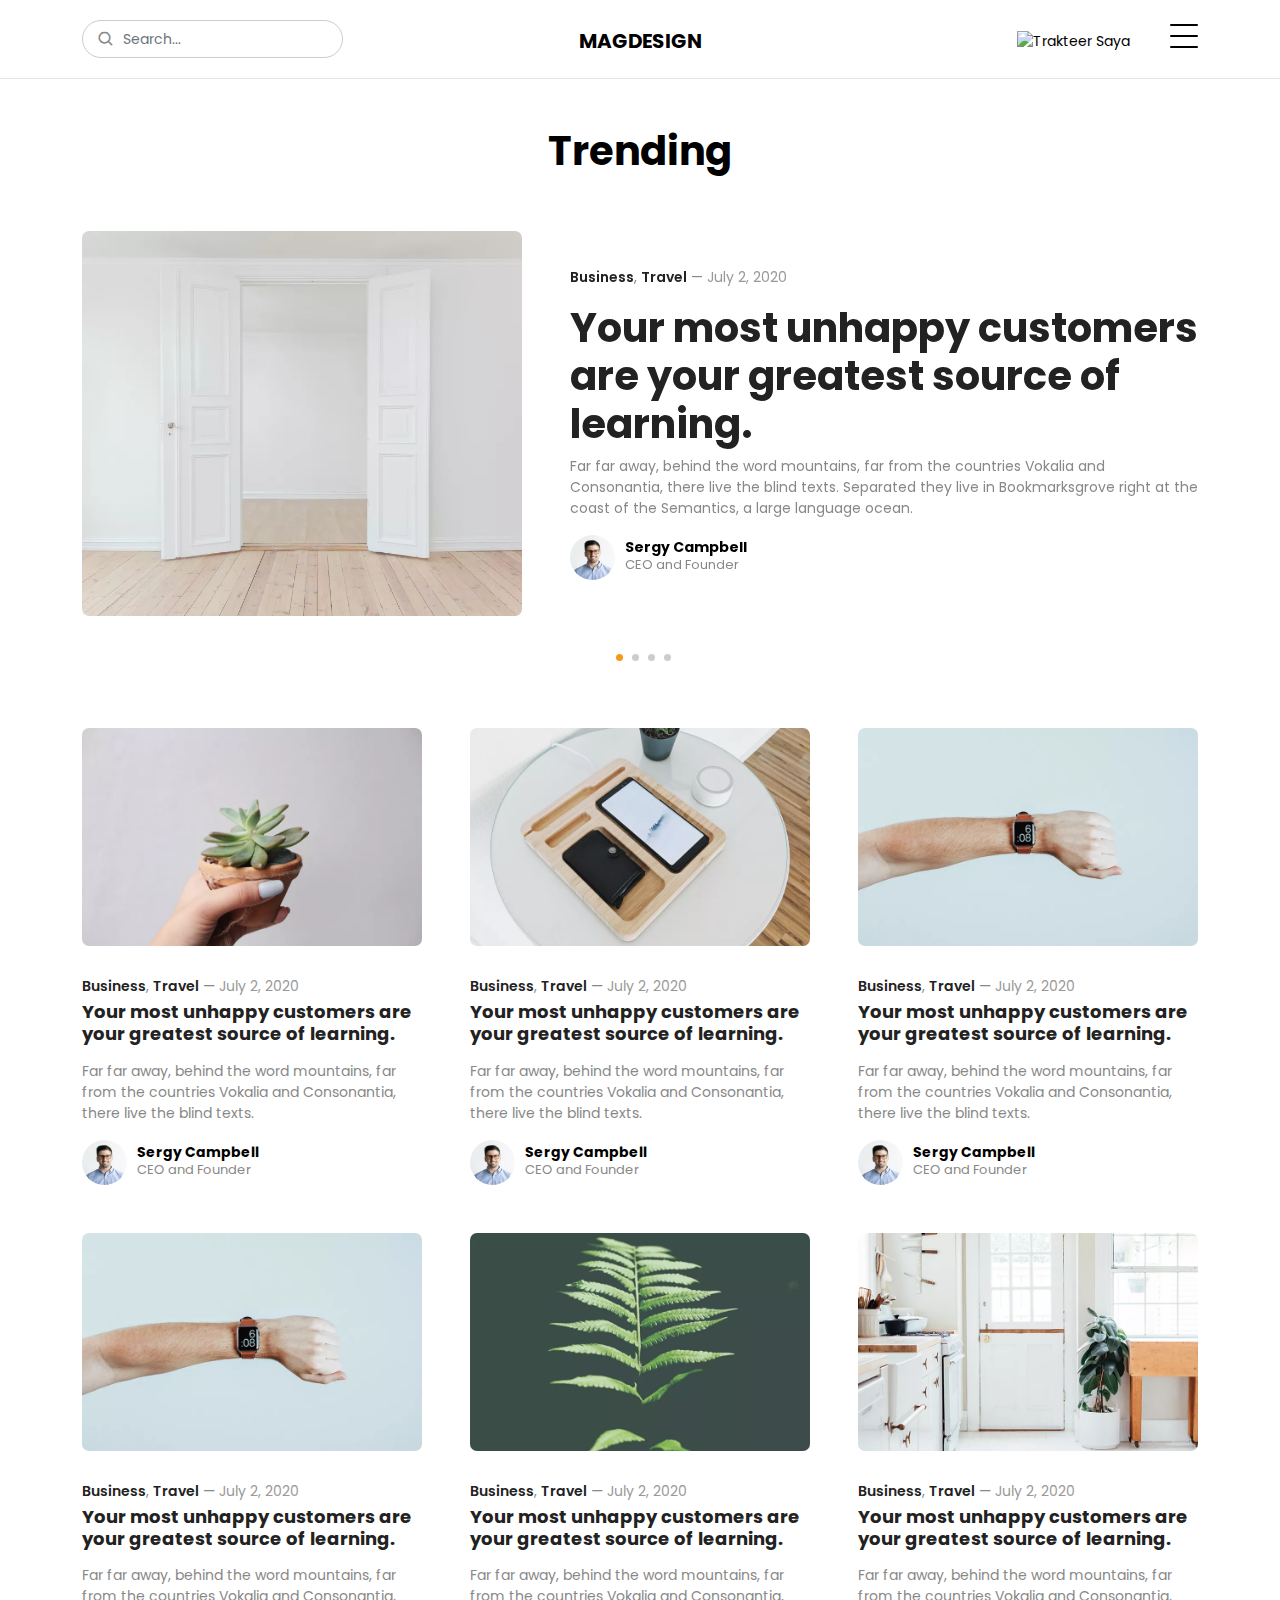
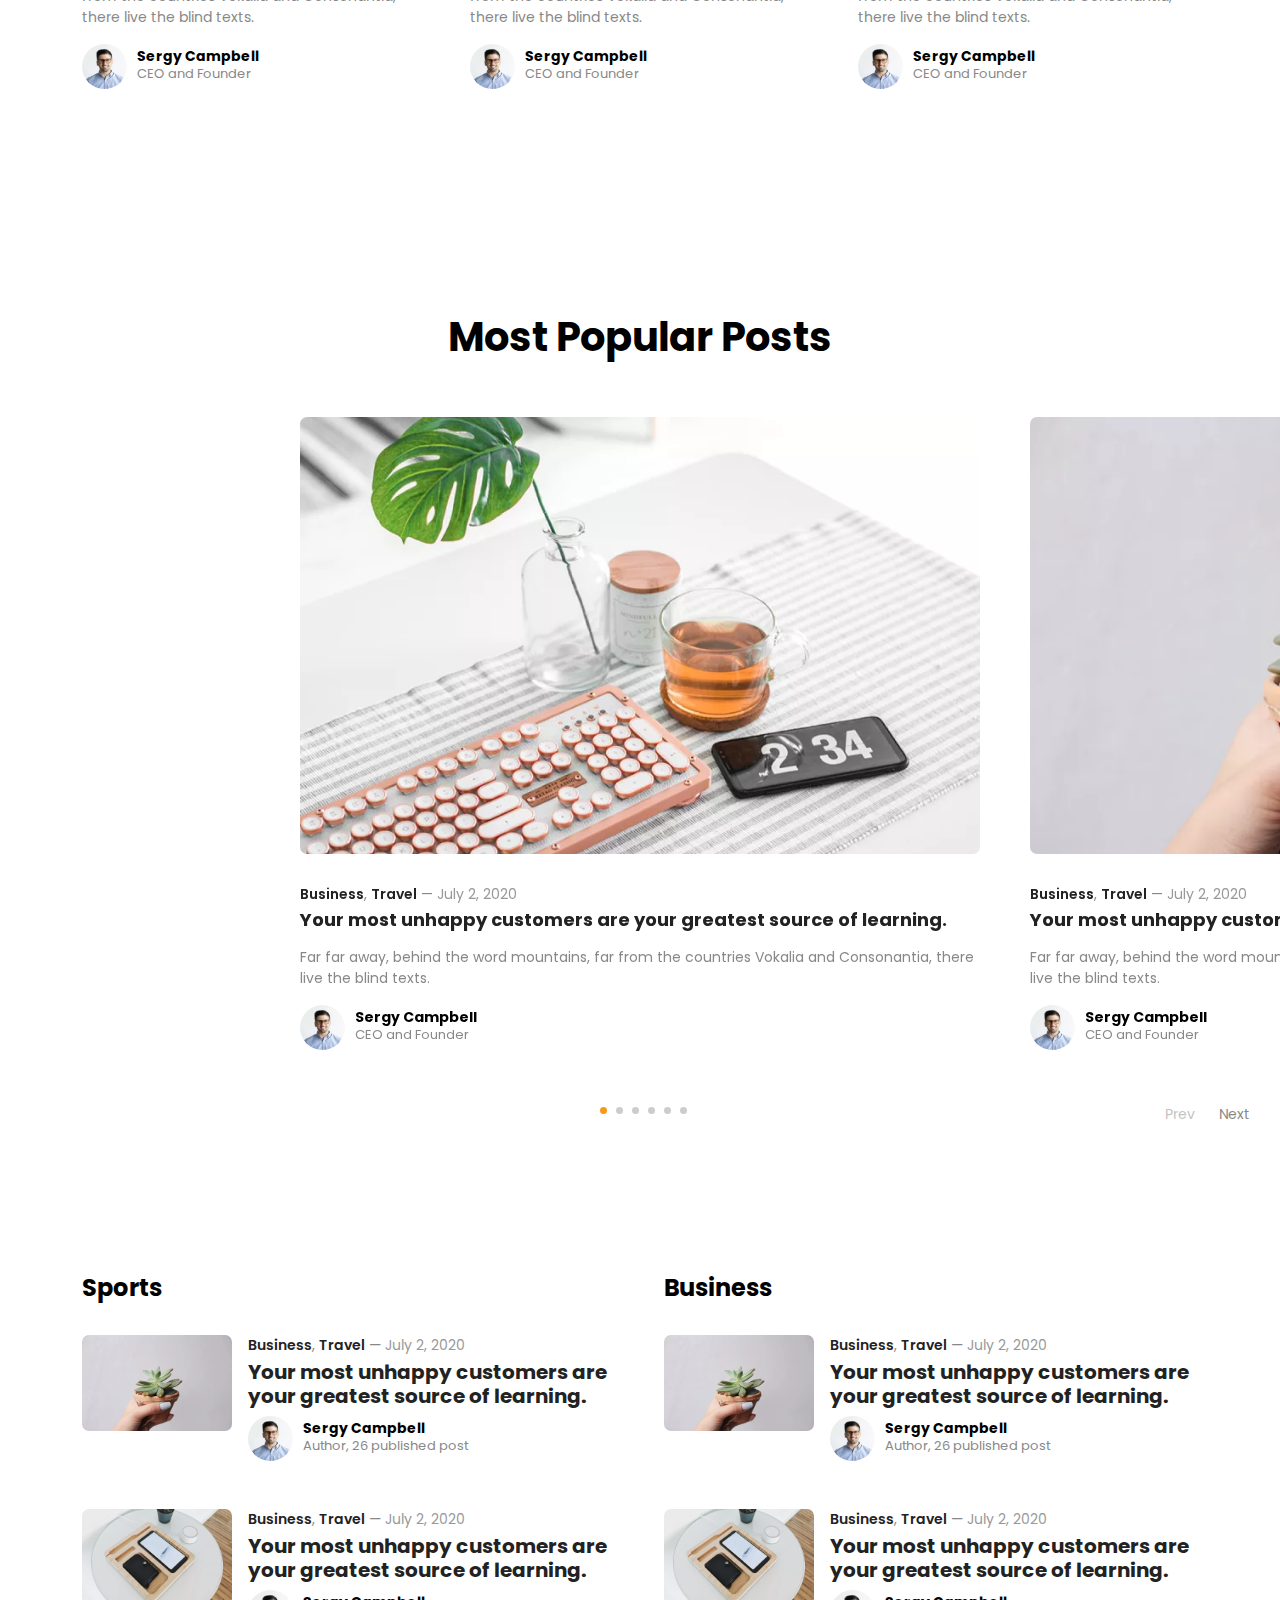
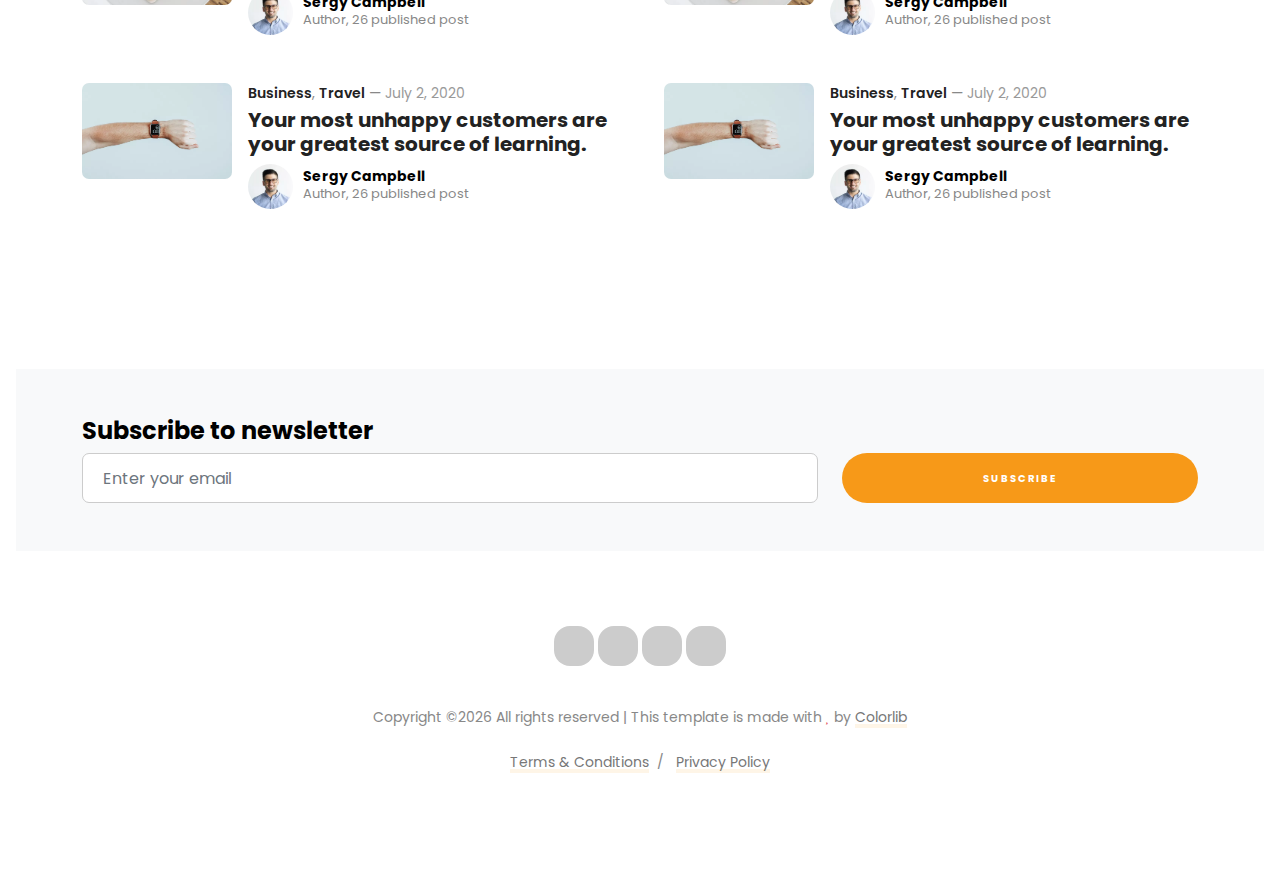
==== index.html @ 7b1a9343 "Update index.html" ====
<!doctype html>
<html lang="en">
<head>

<meta charset="utf-8">
<meta name="viewport" content="width=device-width, initial-scale=1">
<link rel="preconnect" href="https://fonts.gstatic.com">
<link href="https://fonts.googleapis.com/css2?family=Poppins:wght@400;700&display=swap" rel="stylesheet">
<link href='https://unpkg.com/boxicons@2.1.4/css/boxicons.min.css' rel='stylesheet'>
<link rel="stylesheet" href="fonts/icomoon/style.css">
<link rel="stylesheet" href="fonts/flaticon/font/flaticon.css">
<link rel="stylesheet" href="css/tiny-slider.css">
<link rel="stylesheet" href="css/glightbox.min.css">
<link rel="stylesheet" href="css/aos.css">
<link rel="stylesheet" href="css/style.css">
<link rel="stylesheet" href="css/styles.css">
<title>MagDesign &mdash; Free Bootstrap 5 Website Template by Colorlib</title>
</head>
<body>
<div class="site-mobile-menu site-navbar-target">
<div class="site-mobile-menu-header">
<div class="site-mobile-menu-close">
<span class="icofont-close js-menu-toggle"></span>
</div>
</div>
<div class="site-mobile-menu-body"></div>
</div>
<nav class="site-nav">
<div class="container">
<div class="site-navigation">
<div class="row">
<div class="col-md-6 text-center order-1 order-md-2 mb-3 mb-md-0">
<a href="index.html" class="logo m-0 text-uppercase">MagDesign</a>
</div>
<div class="col-md-3 order-3 order-md-1">
<form action="#" class="search-form">
<span><i class="bx bx-search" style="position: absolute; top: 10px; left: 15px; font-size: 18px;"></i></span>
<input type="search" class="form-control" placeholder="Search...">
</form>
</div>
<div class="col-md-3 text-end order-2 order-md-3 mb-3 mb-md-0">
<div class="d-flex">
<ul class="list-unstyled social me-auto">
<li><a href="#"><span class="icon-twitter"></span></a></li>
<li><a href="#"><span class="icon-facebook"></span></a></li>
<li><a href="https://trakteer.id/mmirzafahlefi" target="_blank"><img id="wse-buttons-preview" src="https://cdn.trakteer.id/images/embed/trbtn-red-7.png" height="40" style="border:0px;height:40px;" alt="Trakteer Saya"></a></li>
</ul>
<a href="#" class="burger ms-auto float-end site-menu-toggle js-menu-toggle d-inline-block" data-toggle="collapse" data-target="#main-navbar">
<span></span>
</a>
</div>
</div>
</div>
<ul class="js-clone-nav d-none d-lg-inline-none text-start site-menu float-end">
<li class="active"><a href="index.html">Home</a></li>
<li class="has-children">
<a href="categories.html">Categories</a>
<ul class="dropdown">
<li><a href="#">Travel</a></li>
<li><a href="#">Food</a></li>
<li><a href="#">Technology</a></li>
<li><a href="#">Business</a></li>
<li class="has-children">
<a href="#">Dropdown</a>
<ul class="dropdown">
<li><a href="#">Sub Menu One</a></li>
<li><a href="#">Sub Menu Two</a></li>
<li><a href="#">Sub Menu Three</a></li>
</ul>
</li>
</ul>
</li>
<li><a href="#">Travel</a></li>
<li><a href="#">Food</a></li>
<li><a href="#">Technology</a></li>
<li><a href="#">Business</a></li>
<li>
<a href="#">Mode</a>
<div class="toggle-switch">
  <label class="switch-label">
    <input type="checkbox" class="checkbox">
    <span class="slider"></span>
  </label>
</div>
</li>
</ul>
</div>
</div>
</nav>
<div class="section pt-5 pb-0">
<div class="container">
<div class="row justify-content-center mb-5">
<div class="col-lg-7 text-center">
<h2 class="heading">Trending</h2>
</div>
</div>
<div class="row">
<div class="col-lg-12">
<div class="posts-slide-wrap">
<div class="posts-slide" id="posts-slide">
<div class="item">
<div class="post-entry d-lg-flex">
<div class="me-lg-5 thumbnail mb-4 mb-lg-0">
<a href="single.html">
<img src="images/post_lg_1.jpg" alt="Image" class="img-fluid">
</a>
</div>
<div class="content align-self-center">
<div class="post-meta mb-3">
<a href="#" class="category">Business</a>, <a href="#" class="category">Travel</a> &mdash;
<span class="date">July 2, 2020</span>
</div>
<h2 class="heading"><a href="single.html">Your most unhappy customers are your greatest source of learning.</a></h2>
<p>Far far away, behind the word mountains, far from the countries Vokalia and Consonantia, there live the blind texts. Separated they live in Bookmarksgrove right at the coast of the Semantics, a large language ocean.</p>
<a href="#" class="post-author d-flex align-items-center">
<div class="author-pic">
<img src="images/person_1.jpg" alt="Image">
</div>
<div class="text">
<strong>Sergy Campbell</strong>
<span>CEO and Founder</span>
</div>
</a>
</div>
</div>
</div>

<div class="item">
<div class="post-entry d-lg-flex">
<div class="me-lg-5 thumbnail mb-4 mb-lg-0">
<a href="single.html">
<img src="images/post_lg_2.jpg" alt="Image" class="img-fluid">
</a>
</div>
<div class="content align-self-center">
<div class="post-meta mb-3">
<a href="#" class="category">Business</a>, <a href="#" class="category">Travel</a> &mdash;
<span class="date">July 2, 2020</span>
</div>
<h2 class="heading"><a href="single.html">Your most unhappy customers are your greatest source of learning.</a></h2>
<p>Far far away, behind the word mountains, far from the countries Vokalia and Consonantia, there live the blind texts. Separated they live in Bookmarksgrove right at the coast of the Semantics, a large language ocean.</p>
<a href="#" class="post-author d-flex align-items-center">
<div class="author-pic">
<img src="images/person_1.jpg" alt="Image">
</div>
<div class="text">
<strong>Sergy Campbell</strong>
<span>CEO and Founder</span>
</div>
</a>
</div>
</div>
</div>

<div class="item">
<div class="post-entry d-lg-flex">
<div class="me-lg-5 thumbnail mb-4 mb-lg-0">
<a href="single.html">
<img src="images/post_lg_3.jpg" alt="Image" class="img-fluid">
</a>
</div>
<div class="content align-self-center">
<div class="post-meta mb-3">
<a href="#" class="category">Business</a>, <a href="#" class="category">Travel</a> &mdash;
<span class="date">July 2, 2020</span>
</div>
<h2 class="heading"><a href="single.html">Your most unhappy customers are your greatest source of learning.</a></h2>
<p>Far far away, behind the word mountains, far from the countries Vokalia and Consonantia, there live the blind texts. Separated they live in Bookmarksgrove right at the coast of the Semantics, a large language ocean.</p>
<a href="#" class="post-author d-flex align-items-center">
<div class="author-pic">
<img src="images/person_1.jpg" alt="Image">
</div>
<div class="text">
<strong>Sergy Campbell</strong>
<span>CEO and Founder</span>
</div>
</a>
</div>
</div>
</div>

<div class="item">
<div class="post-entry d-lg-flex">
<div class="me-lg-5 thumbnail mb-4 mb-lg-0">
<a href="single.html">
<img src="images/post_lg_4.jpg" alt="Image" class="img-fluid">
</a>
</div>
<div class="content align-self-center">
<div class="post-meta mb-3">
<a href="#" class="category">Business</a>, <a href="#" class="category">Travel</a> &mdash;
<span class="date">July 2, 2020</span>
</div>
<h2 class="heading"><a href="single.html">Your most unhappy customers are your greatest source of learning.</a></h2>
<p>Far far away, behind the word mountains, far from the countries Vokalia and Consonantia, there live the blind texts. Separated they live in Bookmarksgrove right at the coast of the Semantics, a large language ocean.</p>
<a href="#" class="post-author d-flex align-items-center">
<div class="author-pic">
<img src="images/person_1.jpg" alt="Image">
</div>
<div class="text">
<strong>Sergy Campbell</strong>
<span>CEO and Founder</span>
</div>
</a>
</div>
</div>
</div>

</div>
</div>
</div>
</div>
</div>
</div>
<div class="section">
<div class="container">
<div class="row g-5">
<div class="col-lg-4">
<div class="post-entry d-block small-post-entry-v">
<div class="thumbnail">
<a href="single.html">
<img src="images/img_2.jpg" alt="Image" class="img-fluid">
</a>
</div>
<div class="content">
<div class="post-meta mb-1">
<a href="#" class="category">Business</a>, <a href="#" class="category">Travel</a> &mdash;
<span class="date">July 2, 2020</span>
</div>
<h2 class="heading mb-3"><a href="single.html">Your most unhappy customers are your greatest source of learning.</a></h2>
<p>Far far away, behind the word mountains, far from the countries Vokalia and Consonantia, there live the blind texts.</p>
<a href="#" class="post-author d-flex align-items-center">
<div class="author-pic">
<img src="images/person_1.jpg" alt="Image">
</div>
<div class="text">
<strong>Sergy Campbell</strong>
<span>CEO and Founder</span>
</div>
</a>
</div>
</div>
</div>
<div class="col-lg-4">
<div class="post-entry d-block small-post-entry-v">
<div class="thumbnail">
<a href="single.html">
<img src="images/img_3.jpg" alt="Image" class="img-fluid">
</a>
</div>
<div class="content">
<div class="post-meta mb-1">
<a href="#" class="category">Business</a>, <a href="#" class="category">Travel</a> &mdash;
<span class="date">July 2, 2020</span>
</div>
<h2 class="heading mb-3"><a href="single.html">Your most unhappy customers are your greatest source of learning.</a></h2>
<p>Far far away, behind the word mountains, far from the countries Vokalia and Consonantia, there live the blind texts.</p>
<a href="#" class="post-author d-flex align-items-center">
<div class="author-pic">
<img src="images/person_1.jpg" alt="Image">
</div>
<div class="text">
<strong>Sergy Campbell</strong>
<span>CEO and Founder</span>
</div>
</a>
</div>
</div>
</div>
<div class="col-lg-4">
<div class="post-entry d-block small-post-entry-v">
<div class="thumbnail">
<a href="single.html">
<img src="images/img_4.jpg" alt="Image" class="img-fluid">
</a>
</div>
<div class="content">
<div class="post-meta mb-1">
<a href="#" class="category">Business</a>, <a href="#" class="category">Travel</a> &mdash;
<span class="date">July 2, 2020</span>
</div>
<h2 class="heading mb-3"><a href="#">Your most unhappy customers are your greatest source of learning.</a></h2>
<p>Far far away, behind the word mountains, far from the countries Vokalia and Consonantia, there live the blind texts.</p>
<a href="#" class="post-author d-flex align-items-center">
<div class="author-pic">
<img src="images/person_1.jpg" alt="Image">
</div>
<div class="text">
<strong>Sergy Campbell</strong>
<span>CEO and Founder</span>
</div>
</a>
</div>
</div>
</div>
<div class="col-lg-4">
<div class="post-entry d-block small-post-entry-v">
<div class="thumbnail">
<a href="single.html">
<img src="images/img_4.jpg" alt="Image" class="img-fluid">
</a>
</div>
<div class="content">
<div class="post-meta mb-1">
<a href="#" class="category">Business</a>, <a href="#" class="category">Travel</a> &mdash;
<span class="date">July 2, 2020</span>
</div>
<h2 class="heading mb-3"><a href="#">Your most unhappy customers are your greatest source of learning.</a></h2>
<p>Far far away, behind the word mountains, far from the countries Vokalia and Consonantia, there live the blind texts.</p>
<a href="#" class="post-author d-flex align-items-center">
<div class="author-pic">
<img src="images/person_1.jpg" alt="Image">
</div>
<div class="text">
<strong>Sergy Campbell</strong>
<span>CEO and Founder</span>
</div>
</a>
</div>
</div>
</div>
<div class="col-lg-4">
<div class="post-entry d-block small-post-entry-v">
<div class="thumbnail">
<a href="single.html">
<img src="images/img_5.jpg" alt="Image" class="img-fluid">
</a>
</div>
<div class="content">
<div class="post-meta mb-1">
<a href="#" class="category">Business</a>, <a href="#" class="category">Travel</a> &mdash;
<span class="date">July 2, 2020</span>
</div>
<h2 class="heading mb-3"><a href="#">Your most unhappy customers are your greatest source of learning.</a></h2>
<p>Far far away, behind the word mountains, far from the countries Vokalia and Consonantia, there live the blind texts.</p>
<a href="#" class="post-author d-flex align-items-center">
<div class="author-pic">
<img src="images/person_1.jpg" alt="Image">
</div>
<div class="text">
<strong>Sergy Campbell</strong>
<span>CEO and Founder</span>
</div>
</a>
</div>
</div>
</div>
<div class="col-lg-4">
<div class="post-entry d-block small-post-entry-v">
<div class="thumbnail">
<a href="single.html">
<img src="images/img_6.jpg" alt="Image" class="img-fluid">
</a>
</div>
<div class="content">
<div class="post-meta mb-1">
<a href="#" class="category">Business</a>, <a href="#" class="category">Travel</a> &mdash;
<span class="date">July 2, 2020</span>
</div>
<h2 class="heading mb-3"><a href="#">Your most unhappy customers are your greatest source of learning.</a></h2>
<p>Far far away, behind the word mountains, far from the countries Vokalia and Consonantia, there live the blind texts.</p>
<a href="#" class="post-author d-flex align-items-center">
<div class="author-pic">
<img src="images/person_1.jpg" alt="Image">
</div>
<div class="text">
<strong>Sergy Campbell</strong>
<span>CEO and Founder</span>
</div>
</a>
</div>
</div>
</div>
</div>
</div>
</div>
<div class="section">
<div class="container">
<div class="row justify-content-center mb-5">
<div class="col-lg-7 text-center">
<h2 class="heading">Most Popular Posts</h2>
</div>
</div>
</div>
<div class="most-popular-slider-wrap px-3 px-md-0">
<div id="most-popular-nav">
<span class="prev" data-controls="prev">Prev</span>
<span class="next" data-controls="next">Next</span>
</div>
<div class="most-popular-slider" id="most-popular-center">
<div class="item">
<div class="post-entry d-block small-post-entry-v">
<div class="thumbnail">
<a href="single.html">
<img src="images/img_7.jpg" alt="Image" class="img-fluid">
</a>
</div>
<div class="content">
<div class="post-meta mb-1">
<a href="#" class="category">Business</a>, <a href="#" class="category">Travel</a> &mdash;
<span class="date">July 2, 2020</span>
</div>
<h2 class="heading mb-3"><a href="single.html">Your most unhappy customers are your greatest source of learning.</a></h2>
<p>Far far away, behind the word mountains, far from the countries Vokalia and Consonantia, there live the blind texts.</p>
<a href="#" class="post-author d-flex align-items-center">
<div class="author-pic">
<img src="images/person_1.jpg" alt="Image">
</div>
<div class="text">
<strong>Sergy Campbell</strong>
<span>CEO and Founder</span>
</div>
</a>
</div>
</div>
</div>
<div class="item">
<div class="post-entry d-block small-post-entry-v">
<div class="thumbnail">
<a href="single.html">
<img src="images/img_2.jpg" alt="Image" class="img-fluid">
</a>
</div>
<div class="content">
<div class="post-meta mb-1">
<a href="#" class="category">Business</a>, <a href="#" class="category">Travel</a> &mdash;
<span class="date">July 2, 2020</span>
</div>
<h2 class="heading mb-3"><a href="single.html">Your most unhappy customers are your greatest source of learning.</a></h2>
<p>Far far away, behind the word mountains, far from the countries Vokalia and Consonantia, there live the blind texts.</p>
<a href="#" class="post-author d-flex align-items-center">
<div class="author-pic">
<img src="images/person_1.jpg" alt="Image">
</div>
<div class="text">
<strong>Sergy Campbell</strong>
<span>CEO and Founder</span>
</div>
</a>
</div>
</div>
</div>
<div class="item">
<div class="post-entry d-block small-post-entry-v">
<div class="thumbnail">
<a href="single.html">
<img src="images/img_3.jpg" alt="Image" class="img-fluid">
</a>
</div>
<div class="content">
<div class="post-meta mb-1">
<a href="#" class="category">Business</a>, <a href="#" class="category">Travel</a> &mdash;
<span class="date">July 2, 2020</span>
</div>
<h2 class="heading mb-3"><a href="single.html">Your most unhappy customers are your greatest source of learning.</a></h2>
<p>Far far away, behind the word mountains, far from the countries Vokalia and Consonantia, there live the blind texts.</p>
<a href="#" class="post-author d-flex align-items-center">
<div class="author-pic">
<img src="images/person_1.jpg" alt="Image">
</div>
<div class="text">
<strong>Sergy Campbell</strong>
<span>CEO and Founder</span>
</div>
</a>
</div>
</div>
</div>
<div class="item">
<div class="post-entry d-block small-post-entry-v">
<div class="thumbnail">
<a href="single.html">
<img src="images/img_4.jpg" alt="Image" class="img-fluid">
</a>
</div>
<div class="content">
<div class="post-meta mb-1">
<a href="#" class="category">Business</a>, <a href="#" class="category">Travel</a> &mdash;
<span class="date">July 2, 2020</span>
</div>
<h2 class="heading mb-3"><a href="single.html">Your most unhappy customers are your greatest source of learning.</a></h2>
<p>Far far away, behind the word mountains, far from the countries Vokalia and Consonantia, there live the blind texts.</p>
<a href="#" class="post-author d-flex align-items-center">
<div class="author-pic">
<img src="images/person_1.jpg" alt="Image">
</div>
<div class="text">
<strong>Sergy Campbell</strong>
<span>CEO and Founder</span>
</div>
</a>
</div>
</div>
</div>
<div class="item">
<div class="post-entry d-block small-post-entry-v">
<div class="thumbnail">
<a href="single.html">
<img src="images/img_5.jpg" alt="Image" class="img-fluid">
</a>
</div>
<div class="content">
<div class="post-meta mb-1">
<a href="#" class="category">Business</a>, <a href="#" class="category">Travel</a> &mdash;
<span class="date">July 2, 2020</span>
</div>
<h2 class="heading mb-3"><a href="single.html">Your most unhappy customers are your greatest source of learning.</a></h2>
<p>Far far away, behind the word mountains, far from the countries Vokalia and Consonantia, there live the blind texts.</p>
<a href="#" class="post-author d-flex align-items-center">
<div class="author-pic">
<img src="images/person_1.jpg" alt="Image">
</div>
<div class="text">
<strong>Sergy Campbell</strong>
<span>CEO and Founder</span>
</div>
</a>
</div>
</div>
</div>
<div class="item">
<div class="post-entry d-block small-post-entry-v">
<div class="thumbnail">
<a href="single.html">
<img src="images/img_6.jpg" alt="Image" class="img-fluid">
</a>
</div>
<div class="content">
<div class="post-meta mb-1">
<a href="#" class="category">Business</a>, <a href="#" class="category">Travel</a> &mdash;
<span class="date">July 2, 2020</span>
</div>
<h2 class="heading mb-3"><a href="single.html">Your most unhappy customers are your greatest source of learning.</a></h2>
<p>Far far away, behind the word mountains, far from the countries Vokalia and Consonantia, there live the blind texts.</p>
<a href="#" class="post-author d-flex align-items-center">
<div class="author-pic">
<img src="images/person_1.jpg" alt="Image">
</div>
<div class="text">
<strong>Sergy Campbell</strong>
<span>CEO and Founder</span>
</div>
</a>
</div>
</div>
</div>
</div>
</div>
</div>
<div class="section">
<div class="container">
<div class="row g-5">
<div class="col-lg-6">
<div class="row mb-4">
<div class="col-12">
<h2 class="h4 fw-bold">Sports</h2>
</div>
</div>
<div class="row justify-content-center">
<div class="col-lg-12">
<div class="post-entry d-md-flex xsmall-horizontal mb-5">
<div class="me-md-3 thumbnail mb-3 mb-md-0">
<img src="images/img_2.jpg" alt="Image" class="img-fluid">
</div>
<div class="content">
<div class="post-meta mb-1">
<a href="#" class="category">Business</a>, <a href="#" class="category">Travel</a> &mdash;
<span class="date">July 2, 2020</span>
</div>
<h2 class="heading"><a href="single.html">Your most unhappy customers are your greatest source of learning.</a></h2>
<a href="#" class="post-author d-flex align-items-center">
<div class="author-pic">
<img src="images/person_1.jpg" alt="Image">
</div>
<div class="text">
<strong>Sergy Campbell</strong>
<span>Author, 26 published post</span>
</div>
</a>
</div>
</div>
</div>
<div class="col-lg-12">
<div class="post-entry d-md-flex xsmall-horizontal mb-5">
<div class="me-md-3 thumbnail mb-3 mb-md-0">
<img src="images/img_3.jpg" alt="Image" class="img-fluid">
</div>
<div class="content">
<div class="post-meta mb-1">
<a href="#" class="category">Business</a>, <a href="#" class="category">Travel</a> &mdash;
<span class="date">July 2, 2020</span>
</div>
<h2 class="heading"><a href="single.html">Your most unhappy customers are your greatest source of learning.</a></h2>
<a href="#" class="post-author d-flex align-items-center">
<div class="author-pic">
<img src="images/person_1.jpg" alt="Image">
</div>
<div class="text">
<strong>Sergy Campbell</strong>
<span>Author, 26 published post</span>
</div>
</a>
</div>
</div>
</div>
<div class="col-lg-12">
<div class="post-entry d-md-flex xsmall-horizontal mb-5">
<div class="me-md-3 thumbnail mb-3 mb-md-0">
<img src="images/img_4.jpg" alt="Image" class="img-fluid">
</div>
<div class="content">
<div class="post-meta mb-1">
<a href="#" class="category">Business</a>, <a href="#" class="category">Travel</a> &mdash;
<span class="date">July 2, 2020</span>
</div>
<h2 class="heading"><a href="single.html">Your most unhappy customers are your greatest source of learning.</a></h2>
<a href="#" class="post-author d-flex align-items-center">
<div class="author-pic">
<img src="images/person_1.jpg" alt="Image">
</div>
<div class="text">
<strong>Sergy Campbell</strong>
<span>Author, 26 published post</span>
</div>
</a>
</div>
</div>
</div>
</div>
</div>
<div class="col-lg-6">
<div class="row mb-4">
<div class="col-12">
<h2 class="h4 fw-bold">Business</h2>
</div>
</div>
<div class="row justify-content-center">
<div class="col-lg-12">
<div class="post-entry d-md-flex xsmall-horizontal mb-5">
<div class="me-md-3 thumbnail mb-3 mb-md-0">
<img src="images/img_2.jpg" alt="Image" class="img-fluid">
</div>
<div class="content">
<div class="post-meta mb-1">
<a href="#" class="category">Business</a>, <a href="#" class="category">Travel</a> &mdash;
<span class="date">July 2, 2020</span>
</div>
<h2 class="heading"><a href="single.html">Your most unhappy customers are your greatest source of learning.</a></h2>
<a href="#" class="post-author d-flex align-items-center">
<div class="author-pic">
<img src="images/person_1.jpg" alt="Image">
</div>
<div class="text">
<strong>Sergy Campbell</strong>
<span>Author, 26 published post</span>
</div>
</a>
</div>
</div>
</div>
<div class="col-lg-12">
<div class="post-entry d-md-flex xsmall-horizontal mb-5">
<div class="me-md-3 thumbnail mb-3 mb-md-0">
<img src="images/img_3.jpg" alt="Image" class="img-fluid">
</div>
<div class="content">
<div class="post-meta mb-1">
<a href="#" class="category">Business</a>, <a href="#" class="category">Travel</a> &mdash;
<span class="date">July 2, 2020</span>
</div>
<h2 class="heading"><a href="single.html">Your most unhappy customers are your greatest source of learning.</a></h2>
<a href="#" class="post-author d-flex align-items-center">
<div class="author-pic">
<img src="images/person_1.jpg" alt="Image">
</div>
<div class="text">
<strong>Sergy Campbell</strong>
<span>Author, 26 published post</span>
</div>
</a>
</div>
</div>
</div>
<div class="col-lg-12">
<div class="post-entry d-md-flex xsmall-horizontal mb-5">
<div class="me-md-3 thumbnail mb-3 mb-md-0">
<img src="images/img_4.jpg" alt="Image" class="img-fluid">
</div>
<div class="content">
<div class="post-meta mb-1">
<a href="#" class="category">Business</a>, <a href="#" class="category">Travel</a> &mdash;
<span class="date">July 2, 2020</span>
</div>
<h2 class="heading"><a href="single.html">Your most unhappy customers are your greatest source of learning.</a></h2>
<a href="#" class="post-author d-flex align-items-center">
<div class="author-pic">
<img src="images/person_1.jpg" alt="Image">
</div>
<div class="text">
<strong>Sergy Campbell</strong>
<span>Author, 26 published post</span>
</div>
</a>
</div>
</div>
</div>
</div>
</div>
</div>
</div>
</div>
<div class="py-5 bg-light mx-md-3 sec-subscribe">
<div class="container">
<div class="row">
<div class="col-lg-12">
<h2 class="h4 fw-bold">Subscribe to newsletter</h2>
</div>
</div>
<form action="" class="row">
<div class="col-md-8">
<div class="mb-3 mb-md-0">
<input type="email" class="form-control" placeholder="Enter your email">
</div>
</div>
<div class="col-md-4 d-grid">
<input type="submit" class="btn btn-primary" value="Subscribe">
</div>
</form>
</div>
</div>
<div class="site-footer">
<div class="container">
<div class="row justify-content-center copyright">
<div class="col-lg-7 text-center">
<div class="widget">
<ul class="social list-unstyled">
<li><a href="#"><span class="icon-facebook"></span></a></li>
<li><a href="#"><span class="icon-twitter"></span></a></li>
<li><a href="#"><span class="icon-linkedin"></span></a></li>
<li><a href="#"><span class="icon-youtube-play"></span></a></li>
</ul>
</div>
<div class="widget">
<p>Copyright &copy;<script>document.write(new Date().getFullYear());</script> All rights reserved | This template is made with <i class="icon-heart text-danger" aria-hidden="true"></i> by <a href="https://colorlib.com" target="_blank" rel="nofollow noopener">Colorlib</a>
</p>
<div class="d-block">
<a href="#" class="m-2">Terms &amp; Conditions</a>/
<a href="#" class="m-2">Privacy Policy</a>
</div>
</div>
</div>
</div>
</div>

<div id="overlayer"></div>
<div class="loader">
<div class="spinner-border" role="status">
<span class="visually-hidden">Loading...</span>
</div>
</div>
<script src="js/bootstrap.bundle.min.js"></script>
<script src="js/tiny-slider.js"></script>
<script src="js/glightbox.min.js"></script>
<script src="js/aos.js"></script>
<script src="js/navbar.js"></script>
<script src="js/counter.js"></script>
<script src="js/custom.js"></script>

<script async src="https://www.googletagmanager.com/gtag/js?id=UA-23581568-13"></script>
<script>
			window.dataLayer = window.dataLayer || [];
			function gtag(){dataLayer.push(arguments);}
			gtag('js', new Date());

			gtag('config', 'UA-23581568-13');
		</script>
<script defer src="https://static.cloudflareinsights.com/beacon.min.js/v52afc6f149f6479b8c77fa569edb01181681764108816" integrity="sha512-jGCTpDpBAYDGNYR5ztKt4BQPGef1P0giN6ZGVUi835kFF88FOmmn8jBQWNgrNd8g/Yu421NdgWhwQoaOPFflDw==" data-cf-beacon='{"rayId":"7c48b489384e44b2","token":"cd0b4b3a733644fc843ef0b185f98241","version":"2023.4.0","si":100}' crossorigin="anonymous"></script>
</body>
</html>
---- fonts/icomoon/style.css ----
@font-face {
  font-family: "icomoon";
  src: url("fonts/icomoon.eot?10si43");
  src: url("fonts/icomoon.eot?10si43#iefix") format("embedded-opentype"),
    url("fonts/icomoon.ttf?10si43") format("truetype"),
    url("fonts/icomoon.woff?10si43") format("woff"),
    url("fonts/icomoon.svg?10si43#icomoon") format("svg");
  font-weight: normal;
  font-style: normal;
}

[class^="icon-"],
[class*=" icon-"] {
  /* use !important to prevent issues with browser extensions that change fonts */
  font-family: "icomoon" !important;
  speak: none;
  font-style: normal;
  font-weight: normal;
  font-variant: normal;
  text-transform: none;
  line-height: 1;

  /* Better Font Rendering =========== */
  -webkit-font-smoothing: antialiased;
  -moz-osx-font-smoothing: grayscale;
}

.icon-asterisk:before {
  content: "\f069";
}
.icon-plus:before {
  content: "\f067";
}
.icon-question:before {
  content: "\f128";
}
.icon-minus:before {
  content: "\f068";
}
.icon-glass:before {
  content: "\f000";
}
.icon-music:before {
  content: "\f001";
}
.icon-search:before {
  content: "\f002";
}
.icon-envelope-o:before {
  content: "\f003";
}
.icon-heart:before {
  content: "\f004";
}
.icon-star:before {
  content: "\f005";
}
.icon-star-o:before {
  content: "\f006";
}
.icon-user:before {
  content: "\f007";
}
.icon-film:before {
  content: "\f008";
}
.icon-th-large:before {
  content: "\f009";
}
.icon-th:before {
  content: "\f00a";
}
.icon-th-list:before {
  content: "\f00b";
}
.icon-check:before {
  content: "\f00c";
}
.icon-close:before {
  content: "\f00d";
}
.icon-remove:before {
  content: "\f00d";
}
.icon-times:before {
  content: "\f00d";
}
.icon-search-plus:before {
  content: "\f00e";
}
.icon-search-minus:before {
  content: "\f010";
}
.icon-power-off:before {
  content: "\f011";
}
.icon-signal:before {
  content: "\f012";
}
.icon-cog:before {
  content: "\f013";
}
.icon-gear:before {
  content: "\f013";
}
.icon-trash-o:before {
  content: "\f014";
}
.icon-home:before {
  content: "\f015";
}
.icon-file-o:before {
  content: "\f016";
}
.icon-clock-o:before {
  content: "\f017";
}
.icon-road:before {
  content: "\f018";
}
.icon-download:before {
  content: "\f019";
}
.icon-arrow-circle-o-down:before {
  content: "\f01a";
}
.icon-arrow-circle-o-up:before {
  content: "\f01b";
}
.icon-inbox:before {
  content: "\f01c";
}
.icon-play-circle-o:before {
  content: "\f01d";
}
.icon-repeat:before {
  content: "\f01e";
}
.icon-rotate-right:before {
  content: "\f01e";
}
.icon-refresh:before {
  content: "\f021";
}
.icon-list-alt:before {
  content: "\f022";
}
.icon-lock:before {
  content: "\f023";
}
.icon-flag:before {
  content: "\f024";
}
.icon-headphones:before {
  content: "\f025";
}
.icon-volume-off:before {
  content: "\f026";
}
.icon-volume-down:before {
  content: "\f027";
}
.icon-volume-up:before {
  content: "\f028";
}
.icon-qrcode:before {
  content: "\f029";
}
.icon-barcode:before {
  content: "\f02a";
}
.icon-tag:before {
  content: "\f02b";
}
.icon-tags:before {
  content: "\f02c";
}
.icon-book:before {
  content: "\f02d";
}
.icon-bookmark:before {
  content: "\f02e";
}
.icon-print:before {
  content: "\f02f";
}
.icon-camera:before {
  content: "\f030";
}
.icon-font:before {
  content: "\f031";
}
.icon-bold:before {
  content: "\f032";
}
.icon-italic:before {
  content: "\f033";
}
.icon-text-height:before {
  content: "\f034";
}
.icon-text-width:before {
  content: "\f035";
}
.icon-align-left:before {
  content: "\f036";
}
.icon-align-center:before {
  content: "\f037";
}
.icon-align-right:before {
  content: "\f038";
}
.icon-align-justify:before {
  content: "\f039";
}
.icon-list:before {
  content: "\f03a";
}
.icon-dedent:before {
  content: "\f03b";
}
.icon-outdent:before {
  content: "\f03b";
}
.icon-indent:before {
  content: "\f03c";
}
.icon-video-camera:before {
  content: "\f03d";
}
.icon-image:before {
  content: "\f03e";
}
.icon-photo:before {
  content: "\f03e";
}
.icon-picture-o:before {
  content: "\f03e";
}
.icon-pencil:before {
  content: "\f040";
}
.icon-map-marker:before {
  content: "\f041";
}
.icon-adjust:before {
  content: "\f042";
}
.icon-tint:before {
  content: "\f043";
}
.icon-edit:before {
  content: "\f044";
}
.icon-pencil-square-o:before {
  content: "\f044";
}
.icon-share-square-o:before {
  content: "\f045";
}
.icon-check-square-o:before {
  content: "\f046";
}
.icon-arrows:before {
  content: "\f047";
}
.icon-step-backward:before {
  content: "\f048";
}
.icon-fast-backward:before {
  content: "\f049";
}
.icon-backward:before {
  content: "\f04a";
}
.icon-play:before {
  content: "\f04b";
}
.icon-pause:before {
  content: "\f04c";
}
.icon-stop:before {
  content: "\f04d";
}
.icon-forward:before {
  content: "\f04e";
}
.icon-fast-forward:before {
  content: "\f050";
}
.icon-step-forward:before {
  content: "\f051";
}
.icon-eject:before {
  content: "\f052";
}
.icon-chevron-left:before {
  content: "\f053";
}
.icon-chevron-right:before {
  content: "\f054";
}
.icon-plus-circle:before {
  content: "\f055";
}
.icon-minus-circle:before {
  content: "\f056";
}
.icon-times-circle:before {
  content: "\f057";
}
.icon-check-circle:before {
  content: "\f058";
}
.icon-question-circle:before {
  content: "\f059";
}
.icon-info-circle:before {
  content: "\f05a";
}
.icon-crosshairs:before {
  content: "\f05b";
}
.icon-times-circle-o:before {
  content: "\f05c";
}
.icon-check-circle-o:before {
  content: "\f05d";
}
.icon-ban:before {
  content: "\f05e";
}
.icon-arrow-left:before {
  content: "\f060";
}
.icon-arrow-right:before {
  content: "\f061";
}
.icon-arrow-up:before {
  content: "\f062";
}
.icon-arrow-down:before {
  content: "\f063";
}
.icon-mail-forward:before {
  content: "\f064";
}
.icon-share:before {
  content: "\f064";
}
.icon-expand:before {
  content: "\f065";
}
.icon-compress:before {
  content: "\f066";
}
.icon-exclamation-circle:before {
  content: "\f06a";
}
.icon-gift:before {
  content: "\f06b";
}
.icon-leaf:before {
  content: "\f06c";
}
.icon-fire:before {
  content: "\f06d";
}
.icon-eye:before {
  content: "\f06e";
}
.icon-eye-slash:before {
  content: "\f070";
}
.icon-exclamation-triangle:before {
  content: "\f071";
}
.icon-warning:before {
  content: "\f071";
}
.icon-plane:before {
  content: "\f072";
}
.icon-calendar:before {
  content: "\f073";
}
.icon-random:before {
  content: "\f074";
}
.icon-comment:before {
  content: "\f075";
}
.icon-magnet:before {
  content: "\f076";
}
.icon-chevron-up:before {
  content: "\f077";
}
.icon-chevron-down:before {
  content: "\f078";
}
.icon-retweet:before {
  content: "\f079";
}
.icon-shopping-cart:before {
  content: "\f07a";
}
.icon-folder:before {
  content: "\f07b";
}
.icon-folder-open:before {
  content: "\f07c";
}
.icon-arrows-v:before {
  content: "\f07d";
}
.icon-arrows-h:before {
  content: "\f07e";
}
.icon-bar-chart:before {
  content: "\f080";
}
.icon-bar-chart-o:before {
  content: "\f080";
}
.icon-twitter-square:before {
  content: "\f081";
}
.icon-facebook-square:before {
  content: "\f082";
}
.icon-camera-retro:before {
  content: "\f083";
}
.icon-key:before {
  content: "\f084";
}
.icon-cogs:before {
  content: "\f085";
}
.icon-gears:before {
  content: "\f085";
}
.icon-comments:before {
  content: "\f086";
}
.icon-thumbs-o-up:before {
  content: "\f087";
}
.icon-thumbs-o-down:before {
  content: "\f088";
}
.icon-star-half:before {
  content: "\f089";
}
.icon-heart-o:before {
  content: "\f08a";
}
.icon-sign-out:before {
  content: "\f08b";
}
.icon-linkedin-square:before {
  content: "\f08c";
}
.icon-thumb-tack:before {
  content: "\f08d";
}
.icon-external-link:before {
  content: "\f08e";
}
.icon-sign-in:before {
  content: "\f090";
}
.icon-trophy:before {
  content: "\f091";
}
.icon-github-square:before {
  content: "\f092";
}
.icon-upload:before {
  content: "\f093";
}
.icon-lemon-o:before {
  content: "\f094";
}
.icon-phone:before {
  content: "\f095";
}
.icon-square-o:before {
  content: "\f096";
}
.icon-bookmark-o:before {
  content: "\f097";
}
.icon-phone-square:before {
  content: "\f098";
}
.icon-twitter:before {
  content: "\f099";
}
.icon-facebook:before {
  content: "\f09a";
}
.icon-facebook-f:before {
  content: "\f09a";
}
.icon-github:before {
  content: "\f09b";
}
.icon-unlock:before {
  content: "\f09c";
}
.icon-credit-card:before {
  content: "\f09d";
}
.icon-feed:before {
  content: "\f09e";
}
.icon-rss:before {
  content: "\f09e";
}
.icon-hdd-o:before {
  content: "\f0a0";
}
.icon-bullhorn:before {
  content: "\f0a1";
}
.icon-bell-o:before {
  content: "\f0a2";
}
.icon-certificate:before {
  content: "\f0a3";
}
.icon-hand-o-right:before {
  content: "\f0a4";
}
.icon-hand-o-left:before {
  content: "\f0a5";
}
.icon-hand-o-up:before {
  content: "\f0a6";
}
.icon-hand-o-down:before {
  content: "\f0a7";
}
.icon-arrow-circle-left:before {
  content: "\f0a8";
}
.icon-arrow-circle-right:before {
  content: "\f0a9";
}
.icon-arrow-circle-up:before {
  content: "\f0aa";
}
.icon-arrow-circle-down:before {
  content: "\f0ab";
}
.icon-globe:before {
  content: "\f0ac";
}
.icon-wrench:before {
  content: "\f0ad";
}
.icon-tasks:before {
  content: "\f0ae";
}
.icon-filter:before {
  content: "\f0b0";
}
.icon-briefcase:before {
  content: "\f0b1";
}
.icon-arrows-alt:before {
  content: "\f0b2";
}
.icon-group:before {
  content: "\f0c0";
}
.icon-users:before {
  content: "\f0c0";
}
.icon-chain:before {
  content: "\f0c1";
}
.icon-link:before {
  content: "\f0c1";
}
.icon-cloud:before {
  content: "\f0c2";
}
.icon-flask:before {
  content: "\f0c3";
}
.icon-cut:before {
  content: "\f0c4";
}
.icon-scissors:before {
  content: "\f0c4";
}
.icon-copy:before {
  content: "\f0c5";
}
.icon-files-o:before {
  content: "\f0c5";
}
.icon-paperclip:before {
  content: "\f0c6";
}
.icon-floppy-o:before {
  content: "\f0c7";
}
.icon-save:before {
  content: "\f0c7";
}
.icon-square:before {
  content: "\f0c8";
}
.icon-bars:before {
  content: "\f0c9";
}
.icon-navicon:before {
  content: "\f0c9";
}
.icon-reorder:before {
  content: "\f0c9";
}
.icon-list-ul:before {
  content: "\f0ca";
}
.icon-list-ol:before {
  content: "\f0cb";
}
.icon-strikethrough:before {
  content: "\f0cc";
}
.icon-underline:before {
  content: "\f0cd";
}
.icon-table:before {
  content: "\f0ce";
}
.icon-magic:before {
  content: "\f0d0";
}
.icon-truck:before {
  content: "\f0d1";
}
.icon-pinterest:before {
  content: "\f0d2";
}
.icon-pinterest-square:before {
  content: "\f0d3";
}
.icon-google-plus-square:before {
  content: "\f0d4";
}
.icon-google-plus:before {
  content: "\f0d5";
}
.icon-money:before {
  content: "\f0d6";
}
.icon-caret-down:before {
  content: "\f0d7";
}
.icon-caret-up:before {
  content: "\f0d8";
}
.icon-caret-left:before {
  content: "\f0d9";
}
.icon-caret-right:before {
  content: "\f0da";
}
.icon-columns:before {
  content: "\f0db";
}
.icon-sort:before {
  content: "\f0dc";
}
.icon-unsorted:before {
  content: "\f0dc";
}
.icon-sort-desc:before {
  content: "\f0dd";
}
.icon-sort-down:before {
  content: "\f0dd";
}
.icon-sort-asc:before {
  content: "\f0de";
}
.icon-sort-up:before {
  content: "\f0de";
}
.icon-envelope:before {
  content: "\f0e0";
}
.icon-linkedin:before {
  content: "\f0e1";
}
.icon-rotate-left:before {
  content: "\f0e2";
}
.icon-undo:before {
  content: "\f0e2";
}
.icon-gavel:before {
  content: "\f0e3";
}
.icon-legal:before {
  content: "\f0e3";
}
.icon-dashboard:before {
  content: "\f0e4";
}
.icon-tachometer:before {
  content: "\f0e4";
}
.icon-comment-o:before {
  content: "\f0e5";
}
.icon-comments-o:before {
  content: "\f0e6";
}
.icon-bolt:before {
  content: "\f0e7";
}
.icon-flash:before {
  content: "\f0e7";
}
.icon-sitemap:before {
  content: "\f0e8";
}
.icon-umbrella:before {
  content: "\f0e9";
}
.icon-clipboard:before {
  content: "\f0ea";
}
.icon-paste:before {
  content: "\f0ea";
}
.icon-lightbulb-o:before {
  content: "\f0eb";
}
.icon-exchange:before {
  content: "\f0ec";
}
.icon-cloud-download:before {
  content: "\f0ed";
}
.icon-cloud-upload:before {
  content: "\f0ee";
}
.icon-user-md:before {
  content: "\f0f0";
}
.icon-stethoscope:before {
  content: "\f0f1";
}
.icon-suitcase:before {
  content: "\f0f2";
}
.icon-bell:before {
  content: "\f0f3";
}
.icon-coffee:before {
  content: "\f0f4";
}
.icon-cutlery:before {
  content: "\f0f5";
}
.icon-file-text-o:before {
  content: "\f0f6";
}
.icon-building-o:before {
  content: "\f0f7";
}
.icon-hospital-o:before {
  content: "\f0f8";
}
.icon-ambulance:before {
  content: "\f0f9";
}
.icon-medkit:before {
  content: "\f0fa";
}
.icon-fighter-jet:before {
  content: "\f0fb";
}
.icon-beer:before {
  content: "\f0fc";
}
.icon-h-square:before {
  content: "\f0fd";
}
.icon-plus-square:before {
  content: "\f0fe";
}
.icon-angle-double-left:before {
  content: "\f100";
}
.icon-angle-double-right:before {
  content: "\f101";
}
.icon-angle-double-up:before {
  content: "\f102";
}
.icon-angle-double-down:before {
  content: "\f103";
}
.icon-angle-left:before {
  content: "\f104";
}
.icon-angle-right:before {
  content: "\f105";
}
.icon-angle-up:before {
  content: "\f106";
}
.icon-angle-down:before {
  content: "\f107";
}
.icon-desktop:before {
  content: "\f108";
}
.icon-laptop:before {
  content: "\f109";
}
.icon-tablet:before {
  content: "\f10a";
}
.icon-mobile:before {
  content: "\f10b";
}
.icon-mobile-phone:before {
  content: "\f10b";
}
.icon-circle-o:before {
  content: "\f10c";
}
.icon-quote-left:before {
  content: "\f10d";
}
.icon-quote-right:before {
  content: "\f10e";
}
.icon-spinner:before {
  content: "\f110";
}
.icon-circle:before {
  content: "\f111";
}
.icon-mail-reply:before {
  content: "\f112";
}
.icon-reply:before {
  content: "\f112";
}
.icon-github-alt:before {
  content: "\f113";
}
.icon-folder-o:before {
  content: "\f114";
}
.icon-folder-open-o:before {
  content: "\f115";
}
.icon-smile-o:before {
  content: "\f118";
}
.icon-frown-o:before {
  content: "\f119";
}
.icon-meh-o:before {
  content: "\f11a";
}
.icon-gamepad:before {
  content: "\f11b";
}
.icon-keyboard-o:before {
  content: "\f11c";
}
.icon-flag-o:before {
  content: "\f11d";
}
.icon-flag-checkered:before {
  content: "\f11e";
}
.icon-terminal:before {
  content: "\f120";
}
.icon-code:before {
  content: "\f121";
}
.icon-mail-reply-all:before {
  content: "\f122";
}
.icon-reply-all:before {
  content: "\f122";
}
.icon-star-half-empty:before {
  content: "\f123";
}
.icon-star-half-full:before {
  content: "\f123";
}
.icon-star-half-o:before {
  content: "\f123";
}
.icon-location-arrow:before {
  content: "\f124";
}
.icon-crop:before {
  content: "\f125";
}
.icon-code-fork:before {
  content: "\f126";
}
.icon-chain-broken:before {
  content: "\f127";
}
.icon-unlink:before {
  content: "\f127";
}
.icon-info:before {
  content: "\f129";
}
.icon-exclamation:before {
  content: "\f12a";
}
.icon-superscript:before {
  content: "\f12b";
}
.icon-subscript:before {
  content: "\f12c";
}
.icon-eraser:before {
  content: "\f12d";
}
.icon-puzzle-piece:before {
  content: "\f12e";
}
.icon-microphone:before {
  content: "\f130";
}
.icon-microphone-slash:before {
  content: "\f131";
}
.icon-shield:before {
  content: "\f132";
}
.icon-calendar-o:before {
  content: "\f133";
}
.icon-fire-extinguisher:before {
  content: "\f134";
}
.icon-rocket:before {
  content: "\f135";
}
.icon-maxcdn:before {
  content: "\f136";
}
.icon-chevron-circle-left:before {
  content: "\f137";
}
.icon-chevron-circle-right:before {
  content: "\f138";
}
.icon-chevron-circle-up:before {
  content: "\f139";
}
.icon-chevron-circle-down:before {
  content: "\f13a";
}
.icon-html5:before {
  content: "\f13b";
}
.icon-css3:before {
  content: "\f13c";
}
.icon-anchor:before {
  content: "\f13d";
}
.icon-unlock-alt:before {
  content: "\f13e";
}
.icon-bullseye:before {
  content: "\f140";
}
.icon-ellipsis-h:before {
  content: "\f141";
}
.icon-ellipsis-v:before {
  content: "\f142";
}
.icon-rss-square:before {
  content: "\f143";
}
.icon-play-circle:before {
  content: "\f144";
}
.icon-ticket:before {
  content: "\f145";
}
.icon-minus-square:before {
  content: "\f146";
}
.icon-minus-square-o:before {
  content: "\f147";
}
.icon-level-up:before {
  content: "\f148";
}
.icon-level-down:before {
  content: "\f149";
}
.icon-check-square:before {
  content: "\f14a";
}
.icon-pencil-square:before {
  content: "\f14b";
}
.icon-external-link-square:before {
  content: "\f14c";
}
.icon-share-square:before {
  content: "\f14d";
}
.icon-compass:before {
  content: "\f14e";
}
.icon-caret-square-o-down:before {
  content: "\f150";
}
.icon-toggle-down:before {
  content: "\f150";
}
.icon-caret-square-o-up:before {
  content: "\f151";
}
.icon-toggle-up:before {
  content: "\f151";
}
.icon-caret-square-o-right:before {
  content: "\f152";
}
.icon-toggle-right:before {
  content: "\f152";
}
.icon-eur:before {
  content: "\f153";
}
.icon-euro:before {
  content: "\f153";
}
.icon-gbp:before {
  content: "\f154";
}
.icon-dollar:before {
  content: "\f155";
}
.icon-usd:before {
  content: "\f155";
}
.icon-inr:before {
  content: "\f156";
}
.icon-rupee:before {
  content: "\f156";
}
.icon-cny:before {
  content: "\f157";
}
.icon-jpy:before {
  content: "\f157";
}
.icon-rmb:before {
  content: "\f157";
}
.icon-yen:before {
  content: "\f157";
}
.icon-rouble:before {
  content: "\f158";
}
.icon-rub:before {
  content: "\f158";
}
.icon-ruble:before {
  content: "\f158";
}
.icon-krw:before {
  content: "\f159";
}
.icon-won:before {
  content: "\f159";
}
.icon-bitcoin:before {
  content: "\f15a";
}
.icon-btc:before {
  content: "\f15a";
}
.icon-file:before {
  content: "\f15b";
}
.icon-file-text:before {
  content: "\f15c";
}
.icon-sort-alpha-asc:before {
  content: "\f15d";
}
.icon-sort-alpha-desc:before {
  content: "\f15e";
}
.icon-sort-amount-asc:before {
  content: "\f160";
}
.icon-sort-amount-desc:before {
  content: "\f161";
}
.icon-sort-numeric-asc:before {
  content: "\f162";
}
.icon-sort-numeric-desc:before {
  content: "\f163";
}
.icon-thumbs-up:before {
  content: "\f164";
}
.icon-thumbs-down:before {
  content: "\f165";
}
.icon-youtube-square:before {
  content: "\f166";
}
.icon-youtube:before {
  content: "\f167";
}
.icon-xing:before {
  content: "\f168";
}
.icon-xing-square:before {
  content: "\f169";
}
.icon-youtube-play:before {
  content: "\f16a";
}
.icon-dropbox:before {
  content: "\f16b";
}
.icon-stack-overflow:before {
  content: "\f16c";
}
.icon-instagram:before {
  content: "\f16d";
}
.icon-flickr:before {
  content: "\f16e";
}
.icon-adn:before {
  content: "\f170";
}
.icon-bitbucket:before {
  content: "\f171";
}
.icon-bitbucket-square:before {
  content: "\f172";
}
.icon-tumblr:before {
  content: "\f173";
}
.icon-tumblr-square:before {
  content: "\f174";
}
.icon-long-arrow-down:before {
  content: "\f175";
}
.icon-long-arrow-up:before {
  content: "\f176";
}
.icon-long-arrow-left:before {
  content: "\f177";
}
.icon-long-arrow-right:before {
  content: "\f178";
}
.icon-apple:before {
  content: "\f179";
}
.icon-windows:before {
  content: "\f17a";
}
.icon-android:before {
  content: "\f17b";
}
.icon-linux:before {
  content: "\f17c";
}
.icon-dribbble:before {
  content: "\f17d";
}
.icon-skype:before {
  content: "\f17e";
}
.icon-foursquare:before {
  content: "\f180";
}
.icon-trello:before {
  content: "\f181";
}
.icon-female:before {
  content: "\f182";
}
.icon-male:before {
  content: "\f183";
}
.icon-gittip:before {
  content: "\f184";
}
.icon-gratipay:before {
  content: "\f184";
}
.icon-sun-o:before {
  content: "\f185";
}
.icon-moon-o:before {
  content: "\f186";
}
.icon-archive:before {
  content: "\f187";
}
.icon-bug:before {
  content: "\f188";
}
.icon-vk:before {
  content: "\f189";
}
.icon-weibo:before {
  content: "\f18a";
}
.icon-renren:before {
  content: "\f18b";
}
.icon-pagelines:before {
  content: "\f18c";
}
.icon-stack-exchange:before {
  content: "\f18d";
}
.icon-arrow-circle-o-right:before {
  content: "\f18e";
}
.icon-arrow-circle-o-left:before {
  content: "\f190";
}
.icon-caret-square-o-left:before {
  content: "\f191";
}
.icon-toggle-left:before {
  content: "\f191";
}
.icon-dot-circle-o:before {
  content: "\f192";
}
.icon-wheelchair:before {
  content: "\f193";
}
.icon-vimeo-square:before {
  content: "\f194";
}
.icon-try:before {
  content: "\f195";
}
.icon-turkish-lira:before {
  content: "\f195";
}
.icon-plus-square-o:before {
  content: "\f196";
}
.icon-space-shuttle:before {
  content: "\f197";
}
.icon-slack:before {
  content: "\f198";
}
.icon-envelope-square:before {
  content: "\f199";
}
.icon-wordpress:before {
  content: "\f19a";
}
.icon-openid:before {
  content: "\f19b";
}
.icon-bank:before {
  content: "\f19c";
}
.icon-institution:before {
  content: "\f19c";
}
.icon-university:before {
  content: "\f19c";
}
.icon-graduation-cap:before {
  content: "\f19d";
}
.icon-mortar-board:before {
  content: "\f19d";
}
.icon-yahoo:before {
  content: "\f19e";
}
.icon-google:before {
  content: "\f1a0";
}
.icon-reddit:before {
  content: "\f1a1";
}
.icon-reddit-square:before {
  content: "\f1a2";
}
.icon-stumbleupon-circle:before {
  content: "\f1a3";
}
.icon-stumbleupon:before {
  content: "\f1a4";
}
.icon-delicious:before {
  content: "\f1a5";
}
.icon-digg:before {
  content: "\f1a6";
}
.icon-pied-piper-pp:before {
  content: "\f1a7";
}
.icon-pied-piper-alt:before {
  content: "\f1a8";
}
.icon-drupal:before {
  content: "\f1a9";
}
.icon-joomla:before {
  content: "\f1aa";
}
.icon-language:before {
  content: "\f1ab";
}
.icon-fax:before {
  content: "\f1ac";
}
.icon-building:before {
  content: "\f1ad";
}
.icon-child:before {
  content: "\f1ae";
}
.icon-paw:before {
  content: "\f1b0";
}
.icon-spoon:before {
  content: "\f1b1";
}
.icon-cube:before {
  content: "\f1b2";
}
.icon-cubes:before {
  content: "\f1b3";
}
.icon-behance:before {
  content: "\f1b4";
}
.icon-behance-square:before {
  content: "\f1b5";
}
.icon-steam:before {
  content: "\f1b6";
}
.icon-steam-square:before {
  content: "\f1b7";
}
.icon-recycle:before {
  content: "\f1b8";
}
.icon-automobile:before {
  content: "\f1b9";
}
.icon-car:before {
  content: "\f1b9";
}
.icon-cab:before {
  content: "\f1ba";
}
.icon-taxi:before {
  content: "\f1ba";
}
.icon-tree:before {
  content: "\f1bb";
}
.icon-spotify:before {
  content: "\f1bc";
}
.icon-deviantart:before {
  content: "\f1bd";
}
.icon-soundcloud:before {
  content: "\f1be";
}
.icon-database:before {
  content: "\f1c0";
}
.icon-file-pdf-o:before {
  content: "\f1c1";
}
.icon-file-word-o:before {
  content: "\f1c2";
}
.icon-file-excel-o:before {
  content: "\f1c3";
}
.icon-file-powerpoint-o:before {
  content: "\f1c4";
}
.icon-file-image-o:before {
  content: "\f1c5";
}
.icon-file-photo-o:before {
  content: "\f1c5";
}
.icon-file-picture-o:before {
  content: "\f1c5";
}
.icon-file-archive-o:before {
  content: "\f1c6";
}
.icon-file-zip-o:before {
  content: "\f1c6";
}
.icon-file-audio-o:before {
  content: "\f1c7";
}
.icon-file-sound-o:before {
  content: "\f1c7";
}
.icon-file-movie-o:before {
  content: "\f1c8";
}
.icon-file-video-o:before {
  content: "\f1c8";
}
.icon-file-code-o:before {
  content: "\f1c9";
}
.icon-vine:before {
  content: "\f1ca";
}
.icon-codepen:before {
  content: "\f1cb";
}
.icon-jsfiddle:before {
  content: "\f1cc";
}
.icon-life-bouy:before {
  content: "\f1cd";
}
.icon-life-buoy:before {
  content: "\f1cd";
}
.icon-life-ring:before {
  content: "\f1cd";
}
.icon-life-saver:before {
  content: "\f1cd";
}
.icon-support:before {
  content: "\f1cd";
}
.icon-circle-o-notch:before {
  content: "\f1ce";
}
.icon-ra:before {
  content: "\f1d0";
}
.icon-rebel:before {
  content: "\f1d0";
}
.icon-resistance:before {
  content: "\f1d0";
}
.icon-empire:before {
  content: "\f1d1";
}
.icon-ge:before {
  content: "\f1d1";
}
.icon-git-square:before {
  content: "\f1d2";
}
.icon-git:before {
  content: "\f1d3";
}
.icon-hacker-news:before {
  content: "\f1d4";
}
.icon-y-combinator-square:before {
  content: "\f1d4";
}
.icon-yc-square:before {
  content: "\f1d4";
}
.icon-tencent-weibo:before {
  content: "\f1d5";
}
.icon-qq:before {
  content: "\f1d6";
}
.icon-wechat:before {
  content: "\f1d7";
}
.icon-weixin:before {
  content: "\f1d7";
}
.icon-paper-plane:before {
  content: "\f1d8";
}
.icon-send:before {
  content: "\f1d8";
}
.icon-paper-plane-o:before {
  content: "\f1d9";
}
.icon-send-o:before {
  content: "\f1d9";
}
.icon-history:before {
  content: "\f1da";
}
.icon-circle-thin:before {
  content: "\f1db";
}
.icon-header:before {
  content: "\f1dc";
}
.icon-paragraph:before {
  content: "\f1dd";
}
.icon-sliders:before {
  content: "\f1de";
}
.icon-share-alt:before {
  content: "\f1e0";
}
.icon-share-alt-square:before {
  content: "\f1e1";
}
.icon-bomb:before {
  content: "\f1e2";
}
.icon-futbol-o:before {
  content: "\f1e3";
}
.icon-soccer-ball-o:before {
  content: "\f1e3";
}
.icon-tty:before {
  content: "\f1e4";
}
.icon-binoculars:before {
  content: "\f1e5";
}
.icon-plug:before {
  content: "\f1e6";
}
.icon-slideshare:before {
  content: "\f1e7";
}
.icon-twitch:before {
  content: "\f1e8";
}
.icon-yelp:before {
  content: "\f1e9";
}
.icon-newspaper-o:before {
  content: "\f1ea";
}
.icon-wifi:before {
  content: "\f1eb";
}
.icon-calculator:before {
  content: "\f1ec";
}
.icon-paypal:before {
  content: "\f1ed";
}
.icon-google-wallet:before {
  content: "\f1ee";
}
.icon-cc-visa:before {
  content: "\f1f0";
}
.icon-cc-mastercard:before {
  content: "\f1f1";
}
.icon-cc-discover:before {
  content: "\f1f2";
}
.icon-cc-amex:before {
  content: "\f1f3";
}
.icon-cc-paypal:before {
  content: "\f1f4";
}
.icon-cc-stripe:before {
  content: "\f1f5";
}
.icon-bell-slash:before {
  content: "\f1f6";
}
.icon-bell-slash-o:before {
  content: "\f1f7";
}
.icon-trash:before {
  content: "\f1f8";
}
.icon-copyright:before {
  content: "\f1f9";
}
.icon-at:before {
  content: "\f1fa";
}
.icon-eyedropper:before {
  content: "\f1fb";
}
.icon-paint-brush:before {
  content: "\f1fc";
}
.icon-birthday-cake:before {
  content: "\f1fd";
}
.icon-area-chart:before {
  content: "\f1fe";
}
.icon-pie-chart:before {
  content: "\f200";
}
.icon-line-chart:before {
  content: "\f201";
}
.icon-lastfm:before {
  content: "\f202";
}
.icon-lastfm-square:before {
  content: "\f203";
}
.icon-toggle-off:before {
  content: "\f204";
}
.icon-toggle-on:before {
  content: "\f205";
}
.icon-bicycle:before {
  content: "\f206";
}
.icon-bus:before {
  content: "\f207";
}
.icon-ioxhost:before {
  content: "\f208";
}
.icon-angellist:before {
  content: "\f209";
}
.icon-cc:before {
  content: "\f20a";
}
.icon-ils:before {
  content: "\f20b";
}
.icon-shekel:before {
  content: "\f20b";
}
.icon-sheqel:before {
  content: "\f20b";
}
.icon-meanpath:before {
  content: "\f20c";
}
.icon-buysellads:before {
  content: "\f20d";
}
.icon-connectdevelop:before {
  content: "\f20e";
}
.icon-dashcube:before {
  content: "\f210";
}
.icon-forumbee:before {
  content: "\f211";
}
.icon-leanpub:before {
  content: "\f212";
}
.icon-sellsy:before {
  content: "\f213";
}
.icon-shirtsinbulk:before {
  content: "\f214";
}
.icon-simplybuilt:before {
  content: "\f215";
}
.icon-skyatlas:before {
  content: "\f216";
}
.icon-cart-plus:before {
  content: "\f217";
}
.icon-cart-arrow-down:before {
  content: "\f218";
}
.icon-diamond:before {
  content: "\f219";
}
.icon-ship:before {
  content: "\f21a";
}
.icon-user-secret:before {
  content: "\f21b";
}
.icon-motorcycle:before {
  content: "\f21c";
}
.icon-street-view:before {
  content: "\f21d";
}
.icon-heartbeat:before {
  content: "\f21e";
}
.icon-venus:before {
  content: "\f221";
}
.icon-mars:before {
  content: "\f222";
}
.icon-mercury:before {
  content: "\f223";
}
.icon-intersex:before {
  content: "\f224";
}
.icon-transgender:before {
  content: "\f224";
}
.icon-transgender-alt:before {
  content: "\f225";
}
.icon-venus-double:before {
  content: "\f226";
}
.icon-mars-double:before {
  content: "\f227";
}
.icon-venus-mars:before {
  content: "\f228";
}
.icon-mars-stroke:before {
  content: "\f229";
}
.icon-mars-stroke-v:before {
  content: "\f22a";
}
.icon-mars-stroke-h:before {
  content: "\f22b";
}
.icon-neuter:before {
  content: "\f22c";
}
.icon-genderless:before {
  content: "\f22d";
}
.icon-facebook-official:before {
  content: "\f230";
}
.icon-pinterest-p:before {
  content: "\f231";
}
.icon-whatsapp:before {
  content: "\f232";
}
.icon-server:before {
  content: "\f233";
}
.icon-user-plus:before {
  content: "\f234";
}
.icon-user-times:before {
  content: "\f235";
}
.icon-bed:before {
  content: "\f236";
}
.icon-hotel:before {
  content: "\f236";
}
.icon-viacoin:before {
  content: "\f237";
}
.icon-train:before {
  content: "\f238";
}
.icon-subway:before {
  content: "\f239";
}
.icon-medium:before {
  content: "\f23a";
}
.icon-y-combinator:before {
  content: "\f23b";
}
.icon-yc:before {
  content: "\f23b";
}
.icon-optin-monster:before {
  content: "\f23c";
}
.icon-opencart:before {
  content: "\f23d";
}
.icon-expeditedssl:before {
  content: "\f23e";
}
.icon-battery:before {
  content: "\f240";
}
.icon-battery-4:before {
  content: "\f240";
}
.icon-battery-full:before {
  content: "\f240";
}
.icon-battery-3:before {
  content: "\f241";
}
.icon-battery-three-quarters:before {
  content: "\f241";
}
.icon-battery-2:before {
  content: "\f242";
}
.icon-battery-half:before {
  content: "\f242";
}
.icon-battery-1:before {
  content: "\f243";
}
.icon-battery-quarter:before {
  content: "\f243";
}
.icon-battery-0:before {
  content: "\f244";
}
.icon-battery-empty:before {
  content: "\f244";
}
.icon-mouse-pointer:before {
  content: "\f245";
}
.icon-i-cursor:before {
  content: "\f246";
}
.icon-object-group:before {
  content: "\f247";
}
.icon-object-ungroup:before {
  content: "\f248";
}
.icon-sticky-note:before {
  content: "\f249";
}
.icon-sticky-note-o:before {
  content: "\f24a";
}
.icon-cc-jcb:before {
  content: "\f24b";
}
.icon-cc-diners-club:before {
  content: "\f24c";
}
.icon-clone:before {
  content: "\f24d";
}
.icon-balance-scale:before {
  content: "\f24e";
}
.icon-hourglass-o:before {
  content: "\f250";
}
.icon-hourglass-1:before {
  content: "\f251";
}
.icon-hourglass-start:before {
  content: "\f251";
}
.icon-hourglass-2:before {
  content: "\f252";
}
.icon-hourglass-half:before {
  content: "\f252";
}
.icon-hourglass-3:before {
  content: "\f253";
}
.icon-hourglass-end:before {
  content: "\f253";
}
.icon-hourglass:before {
  content: "\f254";
}
.icon-hand-grab-o:before {
  content: "\f255";
}
.icon-hand-rock-o:before {
  content: "\f255";
}
.icon-hand-paper-o:before {
  content: "\f256";
}
.icon-hand-stop-o:before {
  content: "\f256";
}
.icon-hand-scissors-o:before {
  content: "\f257";
}
.icon-hand-lizard-o:before {
  content: "\f258";
}
.icon-hand-spock-o:before {
  content: "\f259";
}
.icon-hand-pointer-o:before {
  content: "\f25a";
}
.icon-hand-peace-o:before {
  content: "\f25b";
}
.icon-trademark:before {
  content: "\f25c";
}
.icon-registered:before {
  content: "\f25d";
}
.icon-creative-commons:before {
  content: "\f25e";
}
.icon-gg:before {
  content: "\f260";
}
.icon-gg-circle:before {
  content: "\f261";
}
.icon-tripadvisor:before {
  content: "\f262";
}
.icon-odnoklassniki:before {
  content: "\f263";
}
.icon-odnoklassniki-square:before {
  content: "\f264";
}
.icon-get-pocket:before {
  content: "\f265";
}
.icon-wikipedia-w:before {
  content: "\f266";
}
.icon-safari:before {
  content: "\f267";
}
.icon-chrome:before {
  content: "\f268";
}
.icon-firefox:before {
  content: "\f269";
}
.icon-opera:before {
  content: "\f26a";
}
.icon-internet-explorer:before {
  content: "\f26b";
}
.icon-television:before {
  content: "\f26c";
}
.icon-tv:before {
  content: "\f26c";
}
.icon-contao:before {
  content: "\f26d";
}
.icon-500px:before {
  content: "\f26e";
}
.icon-amazon:before {
  content: "\f270";
}
.icon-calendar-plus-o:before {
  content: "\f271";
}
.icon-calendar-minus-o:before {
  content: "\f272";
}
.icon-calendar-times-o:before {
  content: "\f273";
}
.icon-calendar-check-o:before {
  content: "\f274";
}
.icon-industry:before {
  content: "\f275";
}
.icon-map-pin:before {
  content: "\f276";
}
.icon-map-signs:before {
  content: "\f277";
}
.icon-map-o:before {
  content: "\f278";
}
.icon-map:before {
  content: "\f279";
}
.icon-commenting:before {
  content: "\f27a";
}
.icon-commenting-o:before {
  content: "\f27b";
}
.icon-houzz:before {
  content: "\f27c";
}
.icon-vimeo:before {
  content: "\f27d";
}
.icon-black-tie:before {
  content: "\f27e";
}
.icon-fonticons:before {
  content: "\f280";
}
.icon-reddit-alien:before {
  content: "\f281";
}
.icon-edge:before {
  content: "\f282";
}
.icon-credit-card-alt:before {
  content: "\f283";
}
.icon-codiepie:before {
  content: "\f284";
}
.icon-modx:before {
  content: "\f285";
}
.icon-fort-awesome:before {
  content: "\f286";
}
.icon-usb:before {
  content: "\f287";
}
.icon-product-hunt:before {
  content: "\f288";
}
.icon-mixcloud:before {
  content: "\f289";
}
.icon-scribd:before {
  content: "\f28a";
}
.icon-pause-circle:before {
  content: "\f28b";
}
.icon-pause-circle-o:before {
  content: "\f28c";
}
.icon-stop-circle:before {
  content: "\f28d";
}
.icon-stop-circle-o:before {
  content: "\f28e";
}
.icon-shopping-bag:before {
  content: "\f290";
}
.icon-shopping-basket:before {
  content: "\f291";
}
.icon-hashtag:before {
  content: "\f292";
}
.icon-bluetooth:before {
  content: "\f293";
}
.icon-bluetooth-b:before {
  content: "\f294";
}
.icon-percent:before {
  content: "\f295";
}
.icon-gitlab:before {
  content: "\f296";
}
.icon-wpbeginner:before {
  content: "\f297";
}
.icon-wpforms:before {
  content: "\f298";
}
.icon-envira:before {
  content: "\f299";
}
.icon-universal-access:before {
  content: "\f29a";
}
.icon-wheelchair-alt:before {
  content: "\f29b";
}
.icon-question-circle-o:before {
  content: "\f29c";
}
.icon-blind:before {
  content: "\f29d";
}
.icon-audio-description:before {
  content: "\f29e";
}
.icon-volume-control-phone:before {
  content: "\f2a0";
}
.icon-braille:before {
  content: "\f2a1";
}
.icon-assistive-listening-systems:before {
  content: "\f2a2";
}
.icon-american-sign-language-interpreting:before {
  content: "\f2a3";
}
.icon-asl-interpreting:before {
  content: "\f2a3";
}
.icon-deaf:before {
  content: "\f2a4";
}
.icon-deafness:before {
  content: "\f2a4";
}
.icon-hard-of-hearing:before {
  content: "\f2a4";
}
.icon-glide:before {
  content: "\f2a5";
}
.icon-glide-g:before {
  content: "\f2a6";
}
.icon-sign-language:before {
  content: "\f2a7";
}
.icon-signing:before {
  content: "\f2a7";
}
.icon-low-vision:before {
  content: "\f2a8";
}
.icon-viadeo:before {
  content: "\f2a9";
}
.icon-viadeo-square:before {
  content: "\f2aa";
}
.icon-snapchat:before {
  content: "\f2ab";
}
.icon-snapchat-ghost:before {
  content: "\f2ac";
}
.icon-snapchat-square:before {
  content: "\f2ad";
}
.icon-pied-piper:before {
  content: "\f2ae";
}
.icon-first-order:before {
  content: "\f2b0";
}
.icon-yoast:before {
  content: "\f2b1";
}
.icon-themeisle:before {
  content: "\f2b2";
}
.icon-google-plus-circle:before {
  content: "\f2b3";
}
.icon-google-plus-official:before {
  content: "\f2b3";
}
.icon-fa:before {
  content: "\f2b4";
}
.icon-font-awesome:before {
  content: "\f2b4";
}
.icon-handshake-o:before {
  content: "\f2b5";
}
.icon-envelope-open:before {
  content: "\f2b6";
}
.icon-envelope-open-o:before {
  content: "\f2b7";
}
.icon-linode:before {
  content: "\f2b8";
}
.icon-address-book:before {
  content: "\f2b9";
}
.icon-address-book-o:before {
  content: "\f2ba";
}
.icon-address-card:before {
  content: "\f2bb";
}
.icon-vcard:before {
  content: "\f2bb";
}
.icon-address-card-o:before {
  content: "\f2bc";
}
.icon-vcard-o:before {
  content: "\f2bc";
}
.icon-user-circle:before {
  content: "\f2bd";
}
.icon-user-circle-o:before {
  content: "\f2be";
}
.icon-user-o:before {
  content: "\f2c0";
}
.icon-id-badge:before {
  content: "\f2c1";
}
.icon-drivers-license:before {
  content: "\f2c2";
}
.icon-id-card:before {
  content: "\f2c2";
}
.icon-drivers-license-o:before {
  content: "\f2c3";
}
.icon-id-card-o:before {
  content: "\f2c3";
}
.icon-quora:before {
  content: "\f2c4";
}
.icon-free-code-camp:before {
  content: "\f2c5";
}
.icon-telegram:before {
  content: "\f2c6";
}
.icon-thermometer:before {
  content: "\f2c7";
}
.icon-thermometer-4:before {
  content: "\f2c7";
}
.icon-thermometer-full:before {
  content: "\f2c7";
}
.icon-thermometer-3:before {
  content: "\f2c8";
}
.icon-thermometer-three-quarters:before {
  content: "\f2c8";
}
.icon-thermometer-2:before {
  content: "\f2c9";
}
.icon-thermometer-half:before {
  content: "\f2c9";
}
.icon-thermometer-1:before {
  content: "\f2ca";
}
.icon-thermometer-quarter:before {
  content: "\f2ca";
}
.icon-thermometer-0:before {
  content: "\f2cb";
}
.icon-thermometer-empty:before {
  content: "\f2cb";
}
.icon-shower:before {
  content: "\f2cc";
}
.icon-bath:before {
  content: "\f2cd";
}
.icon-bathtub:before {
  content: "\f2cd";
}
.icon-s15:before {
  content: "\f2cd";
}
.icon-podcast:before {
  content: "\f2ce";
}
.icon-window-maximize:before {
  content: "\f2d0";
}
.icon-window-minimize:before {
  content: "\f2d1";
}
.icon-window-restore:before {
  content: "\f2d2";
}
.icon-times-rectangle:before {
  content: "\f2d3";
}
.icon-window-close:before {
  content: "\f2d3";
}
.icon-times-rectangle-o:before {
  content: "\f2d4";
}
.icon-window-close-o:before {
  content: "\f2d4";
}
.icon-bandcamp:before {
  content: "\f2d5";
}
.icon-grav:before {
  content: "\f2d6";
}
.icon-etsy:before {
  content: "\f2d7";
}
.icon-imdb:before {
  content: "\f2d8";
}
.icon-ravelry:before {
  content: "\f2d9";
}
.icon-eercast:before {
  content: "\f2da";
}
.icon-microchip:before {
  content: "\f2db";
}
.icon-snowflake-o:before {
  content: "\f2dc";
}
.icon-superpowers:before {
  content: "\f2dd";
}
.icon-wpexplorer:before {
  content: "\f2de";
}
.icon-meetup:before {
  content: "\f2e0";
}
.icon-3d_rotation:before {
  content: "\e84d";
}
.icon-ac_unit:before {
  content: "\eb3b";
}
.icon-alarm:before {
  content: "\e855";
}
.icon-access_alarms:before {
  content: "\e191";
}
.icon-schedule:before {
  content: "\e8b5";
}
.icon-accessibility:before {
  content: "\e84e";
}
.icon-accessible:before {
  content: "\e914";
}
.icon-account_balance:before {
  content: "\e84f";
}
.icon-account_balance_wallet:before {
  content: "\e850";
}
.icon-account_box:before {
  content: "\e851";
}
.icon-account_circle:before {
  content: "\e853";
}
.icon-adb:before {
  content: "\e60e";
}
.icon-add:before {
  content: "\e145";
}
.icon-add_a_photo:before {
  content: "\e439";
}
.icon-alarm_add:before {
  content: "\e856";
}
.icon-add_alert:before {
  content: "\e003";
}
.icon-add_box:before {
  content: "\e146";
}
.icon-add_circle:before {
  content: "\e147";
}
.icon-control_point:before {
  content: "\e3ba";
}
.icon-add_location:before {
  content: "\e567";
}
.icon-add_shopping_cart:before {
  content: "\e854";
}
.icon-queue:before {
  content: "\e03c";
}
.icon-add_to_queue:before {
  content: "\e05c";
}
.icon-adjust2:before {
  content: "\e39e";
}
.icon-airline_seat_flat:before {
  content: "\e630";
}
.icon-airline_seat_flat_angled:before {
  content: "\e631";
}
.icon-airline_seat_individual_suite:before {
  content: "\e632";
}
.icon-airline_seat_legroom_extra:before {
  content: "\e633";
}
.icon-airline_seat_legroom_normal:before {
  content: "\e634";
}
.icon-airline_seat_legroom_reduced:before {
  content: "\e635";
}
.icon-airline_seat_recline_extra:before {
  content: "\e636";
}
.icon-airline_seat_recline_normal:before {
  content: "\e637";
}
.icon-flight:before {
  content: "\e539";
}
.icon-airplanemode_inactive:before {
  content: "\e194";
}
.icon-airplay:before {
  content: "\e055";
}
.icon-airport_shuttle:before {
  content: "\eb3c";
}
.icon-alarm_off:before {
  content: "\e857";
}
.icon-alarm_on:before {
  content: "\e858";
}
.icon-album:before {
  content: "\e019";
}
.icon-all_inclusive:before {
  content: "\eb3d";
}
.icon-all_out:before {
  content: "\e90b";
}
.icon-android2:before {
  content: "\e859";
}
.icon-announcement:before {
  content: "\e85a";
}
.icon-apps:before {
  content: "\e5c3";
}
.icon-archive2:before {
  content: "\e149";
}
.icon-arrow_back:before {
  content: "\e5c4";
}
.icon-arrow_downward:before {
  content: "\e5db";
}
.icon-arrow_drop_down:before {
  content: "\e5c5";
}
.icon-arrow_drop_down_circle:before {
  content: "\e5c6";
}
.icon-arrow_drop_up:before {
  content: "\e5c7";
}
.icon-arrow_forward:before {
  content: "\e5c8";
}
.icon-arrow_upward:before {
  content: "\e5d8";
}
.icon-art_track:before {
  content: "\e060";
}
.icon-aspect_ratio:before {
  content: "\e85b";
}
.icon-poll:before {
  content: "\e801";
}
.icon-assignment:before {
  content: "\e85d";
}
.icon-assignment_ind:before {
  content: "\e85e";
}
.icon-assignment_late:before {
  content: "\e85f";
}
.icon-assignment_return:before {
  content: "\e860";
}
.icon-assignment_returned:before {
  content: "\e861";
}
.icon-assignment_turned_in:before {
  content: "\e862";
}
.icon-assistant:before {
  content: "\e39f";
}
.icon-flag2:before {
  content: "\e153";
}
.icon-attach_file:before {
  content: "\e226";
}
.icon-attach_money:before {
  content: "\e227";
}
.icon-attachment:before {
  content: "\e2bc";
}
.icon-audiotrack:before {
  content: "\e3a1";
}
.icon-autorenew:before {
  content: "\e863";
}
.icon-av_timer:before {
  content: "\e01b";
}
.icon-backspace:before {
  content: "\e14a";
}
.icon-cloud_upload:before {
  content: "\e2c3";
}
.icon-battery_alert:before {
  content: "\e19c";
}
.icon-battery_charging_full:before {
  content: "\e1a3";
}
.icon-battery_std:before {
  content: "\e1a5";
}
.icon-battery_unknown:before {
  content: "\e1a6";
}
.icon-beach_access:before {
  content: "\eb3e";
}
.icon-beenhere:before {
  content: "\e52d";
}
.icon-block:before {
  content: "\e14b";
}
.icon-bluetooth2:before {
  content: "\e1a7";
}
.icon-bluetooth_searching:before {
  content: "\e1aa";
}
.icon-bluetooth_connected:before {
  content: "\e1a8";
}
.icon-bluetooth_disabled:before {
  content: "\e1a9";
}
.icon-blur_circular:before {
  content: "\e3a2";
}
.icon-blur_linear:before {
  content: "\e3a3";
}
.icon-blur_off:before {
  content: "\e3a4";
}
.icon-blur_on:before {
  content: "\e3a5";
}
.icon-class:before {
  content: "\e86e";
}
.icon-turned_in:before {
  content: "\e8e6";
}
.icon-turned_in_not:before {
  content: "\e8e7";
}
.icon-border_all:before {
  content: "\e228";
}
.icon-border_bottom:before {
  content: "\e229";
}
.icon-border_clear:before {
  content: "\e22a";
}
.icon-border_color:before {
  content: "\e22b";
}
.icon-border_horizontal:before {
  content: "\e22c";
}
.icon-border_inner:before {
  content: "\e22d";
}
.icon-border_left:before {
  content: "\e22e";
}
.icon-border_outer:before {
  content: "\e22f";
}
.icon-border_right:before {
  content: "\e230";
}
.icon-border_style:before {
  content: "\e231";
}
.icon-border_top:before {
  content: "\e232";
}
.icon-border_vertical:before {
  content: "\e233";
}
.icon-branding_watermark:before {
  content: "\e06b";
}
.icon-brightness_1:before {
  content: "\e3a6";
}
.icon-brightness_2:before {
  content: "\e3a7";
}
.icon-brightness_3:before {
  content: "\e3a8";
}
.icon-brightness_4:before {
  content: "\e3a9";
}
.icon-brightness_low:before {
  content: "\e1ad";
}
.icon-brightness_medium:before {
  content: "\e1ae";
}
.icon-brightness_high:before {
  content: "\e1ac";
}
.icon-brightness_auto:before {
  content: "\e1ab";
}
.icon-broken_image:before {
  content: "\e3ad";
}
.icon-brush:before {
  content: "\e3ae";
}
.icon-bubble_chart:before {
  content: "\e6dd";
}
.icon-bug_report:before {
  content: "\e868";
}
.icon-build:before {
  content: "\e869";
}
.icon-burst_mode:before {
  content: "\e43c";
}
.icon-domain:before {
  content: "\e7ee";
}
.icon-business_center:before {
  content: "\eb3f";
}
.icon-cached:before {
  content: "\e86a";
}
.icon-cake:before {
  content: "\e7e9";
}
.icon-phone2:before {
  content: "\e0cd";
}
.icon-call_end:before {
  content: "\e0b1";
}
.icon-call_made:before {
  content: "\e0b2";
}
.icon-merge_type:before {
  content: "\e252";
}
.icon-call_missed:before {
  content: "\e0b4";
}
.icon-call_missed_outgoing:before {
  content: "\e0e4";
}
.icon-call_received:before {
  content: "\e0b5";
}
.icon-call_split:before {
  content: "\e0b6";
}
.icon-call_to_action:before {
  content: "\e06c";
}
.icon-camera2:before {
  content: "\e3af";
}
.icon-photo_camera:before {
  content: "\e412";
}
.icon-camera_enhance:before {
  content: "\e8fc";
}
.icon-camera_front:before {
  content: "\e3b1";
}
.icon-camera_rear:before {
  content: "\e3b2";
}
.icon-camera_roll:before {
  content: "\e3b3";
}
.icon-cancel:before {
  content: "\e5c9";
}
.icon-redeem:before {
  content: "\e8b1";
}
.icon-card_membership:before {
  content: "\e8f7";
}
.icon-card_travel:before {
  content: "\e8f8";
}
.icon-casino:before {
  content: "\eb40";
}
.icon-cast:before {
  content: "\e307";
}
.icon-cast_connected:before {
  content: "\e308";
}
.icon-center_focus_strong:before {
  content: "\e3b4";
}
.icon-center_focus_weak:before {
  content: "\e3b5";
}
.icon-change_history:before {
  content: "\e86b";
}
.icon-chat:before {
  content: "\e0b7";
}
.icon-chat_bubble:before {
  content: "\e0ca";
}
.icon-chat_bubble_outline:before {
  content: "\e0cb";
}
.icon-check2:before {
  content: "\e5ca";
}
.icon-check_box:before {
  content: "\e834";
}
.icon-check_box_outline_blank:before {
  content: "\e835";
}
.icon-check_circle:before {
  content: "\e86c";
}
.icon-navigate_before:before {
  content: "\e408";
}
.icon-navigate_next:before {
  content: "\e409";
}
.icon-child_care:before {
  content: "\eb41";
}
.icon-child_friendly:before {
  content: "\eb42";
}
.icon-chrome_reader_mode:before {
  content: "\e86d";
}
.icon-close2:before {
  content: "\e5cd";
}
.icon-clear_all:before {
  content: "\e0b8";
}
.icon-closed_caption:before {
  content: "\e01c";
}
.icon-wb_cloudy:before {
  content: "\e42d";
}
.icon-cloud_circle:before {
  content: "\e2be";
}
.icon-cloud_done:before {
  content: "\e2bf";
}
.icon-cloud_download:before {
  content: "\e2c0";
}
.icon-cloud_off:before {
  content: "\e2c1";
}
.icon-cloud_queue:before {
  content: "\e2c2";
}
.icon-code2:before {
  content: "\e86f";
}
.icon-photo_library:before {
  content: "\e413";
}
.icon-collections_bookmark:before {
  content: "\e431";
}
.icon-palette:before {
  content: "\e40a";
}
.icon-colorize:before {
  content: "\e3b8";
}
.icon-comment2:before {
  content: "\e0b9";
}
.icon-compare:before {
  content: "\e3b9";
}
.icon-compare_arrows:before {
  content: "\e915";
}
.icon-laptop2:before {
  content: "\e31e";
}
.icon-confirmation_number:before {
  content: "\e638";
}
.icon-contact_mail:before {
  content: "\e0d0";
}
.icon-contact_phone:before {
  content: "\e0cf";
}
.icon-contacts:before {
  content: "\e0ba";
}
.icon-content_copy:before {
  content: "\e14d";
}
.icon-content_cut:before {
  content: "\e14e";
}
.icon-content_paste:before {
  content: "\e14f";
}
.icon-control_point_duplicate:before {
  content: "\e3bb";
}
.icon-copyright2:before {
  content: "\e90c";
}
.icon-mode_edit:before {
  content: "\e254";
}
.icon-create_new_folder:before {
  content: "\e2cc";
}
.icon-payment:before {
  content: "\e8a1";
}
.icon-crop2:before {
  content: "\e3be";
}
.icon-crop_16_9:before {
  content: "\e3bc";
}
.icon-crop_3_2:before {
  content: "\e3bd";
}
.icon-crop_landscape:before {
  content: "\e3c3";
}
.icon-crop_7_5:before {
  content: "\e3c0";
}
.icon-crop_din:before {
  content: "\e3c1";
}
.icon-crop_free:before {
  content: "\e3c2";
}
.icon-crop_original:before {
  content: "\e3c4";
}
.icon-crop_portrait:before {
  content: "\e3c5";
}
.icon-crop_rotate:before {
  content: "\e437";
}
.icon-crop_square:before {
  content: "\e3c6";
}
.icon-dashboard2:before {
  content: "\e871";
}
.icon-data_usage:before {
  content: "\e1af";
}
.icon-date_range:before {
  content: "\e916";
}
.icon-dehaze:before {
  content: "\e3c7";
}
.icon-delete:before {
  content: "\e872";
}
.icon-delete_forever:before {
  content: "\e92b";
}
.icon-delete_sweep:before {
  content: "\e16c";
}
.icon-description:before {
  content: "\e873";
}
.icon-desktop_mac:before {
  content: "\e30b";
}
.icon-desktop_windows:before {
  content: "\e30c";
}
.icon-details:before {
  content: "\e3c8";
}
.icon-developer_board:before {
  content: "\e30d";
}
.icon-developer_mode:before {
  content: "\e1b0";
}
.icon-device_hub:before {
  content: "\e335";
}
.icon-phonelink:before {
  content: "\e326";
}
.icon-devices_other:before {
  content: "\e337";
}
.icon-dialer_sip:before {
  content: "\e0bb";
}
.icon-dialpad:before {
  content: "\e0bc";
}
.icon-directions:before {
  content: "\e52e";
}
.icon-directions_bike:before {
  content: "\e52f";
}
.icon-directions_boat:before {
  content: "\e532";
}
.icon-directions_bus:before {
  content: "\e530";
}
.icon-directions_car:before {
  content: "\e531";
}
.icon-directions_railway:before {
  content: "\e534";
}
.icon-directions_run:before {
  content: "\e566";
}
.icon-directions_transit:before {
  content: "\e535";
}
.icon-directions_walk:before {
  content: "\e536";
}
.icon-disc_full:before {
  content: "\e610";
}
.icon-dns:before {
  content: "\e875";
}
.icon-not_interested:before {
  content: "\e033";
}
.icon-do_not_disturb_alt:before {
  content: "\e611";
}
.icon-do_not_disturb_off:before {
  content: "\e643";
}
.icon-remove_circle:before {
  content: "\e15c";
}
.icon-dock:before {
  content: "\e30e";
}
.icon-done:before {
  content: "\e876";
}
.icon-done_all:before {
  content: "\e877";
}
.icon-donut_large:before {
  content: "\e917";
}
.icon-donut_small:before {
  content: "\e918";
}
.icon-drafts:before {
  content: "\e151";
}
.icon-drag_handle:before {
  content: "\e25d";
}
.icon-time_to_leave:before {
  content: "\e62c";
}
.icon-dvr:before {
  content: "\e1b2";
}
.icon-edit_location:before {
  content: "\e568";
}
.icon-eject2:before {
  content: "\e8fb";
}
.icon-markunread:before {
  content: "\e159";
}
.icon-enhanced_encryption:before {
  content: "\e63f";
}
.icon-equalizer:before {
  content: "\e01d";
}
.icon-error:before {
  content: "\e000";
}
.icon-error_outline:before {
  content: "\e001";
}
.icon-euro_symbol:before {
  content: "\e926";
}
.icon-ev_station:before {
  content: "\e56d";
}
.icon-insert_invitation:before {
  content: "\e24f";
}
.icon-event_available:before {
  content: "\e614";
}
.icon-event_busy:before {
  content: "\e615";
}
.icon-event_note:before {
  content: "\e616";
}
.icon-event_seat:before {
  content: "\e903";
}
.icon-exit_to_app:before {
  content: "\e879";
}
.icon-expand_less:before {
  content: "\e5ce";
}
.icon-expand_more:before {
  content: "\e5cf";
}
.icon-explicit:before {
  content: "\e01e";
}
.icon-explore:before {
  content: "\e87a";
}
.icon-exposure:before {
  content: "\e3ca";
}
.icon-exposure_neg_1:before {
  content: "\e3cb";
}
.icon-exposure_neg_2:before {
  content: "\e3cc";
}
.icon-exposure_plus_1:before {
  content: "\e3cd";
}
.icon-exposure_plus_2:before {
  content: "\e3ce";
}
.icon-exposure_zero:before {
  content: "\e3cf";
}
.icon-extension:before {
  content: "\e87b";
}
.icon-face:before {
  content: "\e87c";
}
.icon-fast_forward:before {
  content: "\e01f";
}
.icon-fast_rewind:before {
  content: "\e020";
}
.icon-favorite:before {
  content: "\e87d";
}
.icon-favorite_border:before {
  content: "\e87e";
}
.icon-featured_play_list:before {
  content: "\e06d";
}
.icon-featured_video:before {
  content: "\e06e";
}
.icon-sms_failed:before {
  content: "\e626";
}
.icon-fiber_dvr:before {
  content: "\e05d";
}
.icon-fiber_manual_record:before {
  content: "\e061";
}
.icon-fiber_new:before {
  content: "\e05e";
}
.icon-fiber_pin:before {
  content: "\e06a";
}
.icon-fiber_smart_record:before {
  content: "\e062";
}
.icon-get_app:before {
  content: "\e884";
}
.icon-file_upload:before {
  content: "\e2c6";
}
.icon-filter2:before {
  content: "\e3d3";
}
.icon-filter_1:before {
  content: "\e3d0";
}
.icon-filter_2:before {
  content: "\e3d1";
}
.icon-filter_3:before {
  content: "\e3d2";
}
.icon-filter_4:before {
  content: "\e3d4";
}
.icon-filter_5:before {
  content: "\e3d5";
}
.icon-filter_6:before {
  content: "\e3d6";
}
.icon-filter_7:before {
  content: "\e3d7";
}
.icon-filter_8:before {
  content: "\e3d8";
}
.icon-filter_9:before {
  content: "\e3d9";
}
.icon-filter_9_plus:before {
  content: "\e3da";
}
.icon-filter_b_and_w:before {
  content: "\e3db";
}
.icon-filter_center_focus:before {
  content: "\e3dc";
}
.icon-filter_drama:before {
  content: "\e3dd";
}
.icon-filter_frames:before {
  content: "\e3de";
}
.icon-terrain:before {
  content: "\e564";
}
.icon-filter_list:before {
  content: "\e152";
}
.icon-filter_none:before {
  content: "\e3e0";
}
.icon-filter_tilt_shift:before {
  content: "\e3e2";
}
.icon-filter_vintage:before {
  content: "\e3e3";
}
.icon-find_in_page:before {
  content: "\e880";
}
.icon-find_replace:before {
  content: "\e881";
}
.icon-fingerprint:before {
  content: "\e90d";
}
.icon-first_page:before {
  content: "\e5dc";
}
.icon-fitness_center:before {
  content: "\eb43";
}
.icon-flare:before {
  content: "\e3e4";
}
.icon-flash_auto:before {
  content: "\e3e5";
}
.icon-flash_off:before {
  content: "\e3e6";
}
.icon-flash_on:before {
  content: "\e3e7";
}
.icon-flight_land:before {
  content: "\e904";
}
.icon-flight_takeoff:before {
  content: "\e905";
}
.icon-flip:before {
  content: "\e3e8";
}
.icon-flip_to_back:before {
  content: "\e882";
}
.icon-flip_to_front:before {
  content: "\e883";
}
.icon-folder2:before {
  content: "\e2c7";
}
.icon-folder_open:before {
  content: "\e2c8";
}
.icon-folder_shared:before {
  content: "\e2c9";
}
.icon-folder_special:before {
  content: "\e617";
}
.icon-font_download:before {
  content: "\e167";
}
.icon-format_align_center:before {
  content: "\e234";
}
.icon-format_align_justify:before {
  content: "\e235";
}
.icon-format_align_left:before {
  content: "\e236";
}
.icon-format_align_right:before {
  content: "\e237";
}
.icon-format_bold:before {
  content: "\e238";
}
.icon-format_clear:before {
  content: "\e239";
}
.icon-format_color_fill:before {
  content: "\e23a";
}
.icon-format_color_reset:before {
  content: "\e23b";
}
.icon-format_color_text:before {
  content: "\e23c";
}
.icon-format_indent_decrease:before {
  content: "\e23d";
}
.icon-format_indent_increase:before {
  content: "\e23e";
}
.icon-format_italic:before {
  content: "\e23f";
}
.icon-format_line_spacing:before {
  content: "\e240";
}
.icon-format_list_bulleted:before {
  content: "\e241";
}
.icon-format_list_numbered:before {
  content: "\e242";
}
.icon-format_paint:before {
  content: "\e243";
}
.icon-format_quote:before {
  content: "\e244";
}
.icon-format_shapes:before {
  content: "\e25e";
}
.icon-format_size:before {
  content: "\e245";
}
.icon-format_strikethrough:before {
  content: "\e246";
}
.icon-format_textdirection_l_to_r:before {
  content: "\e247";
}
.icon-format_textdirection_r_to_l:before {
  content: "\e248";
}
.icon-format_underlined:before {
  content: "\e249";
}
.icon-question_answer:before {
  content: "\e8af";
}
.icon-forward2:before {
  content: "\e154";
}
.icon-forward_10:before {
  content: "\e056";
}
.icon-forward_30:before {
  content: "\e057";
}
.icon-forward_5:before {
  content: "\e058";
}
.icon-free_breakfast:before {
  content: "\eb44";
}
.icon-fullscreen:before {
  content: "\e5d0";
}
.icon-fullscreen_exit:before {
  content: "\e5d1";
}
.icon-functions:before {
  content: "\e24a";
}
.icon-g_translate:before {
  content: "\e927";
}
.icon-games:before {
  content: "\e021";
}
.icon-gavel2:before {
  content: "\e90e";
}
.icon-gesture:before {
  content: "\e155";
}
.icon-gif:before {
  content: "\e908";
}
.icon-goat:before {
  content: "\e900";
}
.icon-golf_course:before {
  content: "\eb45";
}
.icon-my_location:before {
  content: "\e55c";
}
.icon-location_searching:before {
  content: "\e1b7";
}
.icon-location_disabled:before {
  content: "\e1b6";
}
.icon-star2:before {
  content: "\e838";
}
.icon-gradient:before {
  content: "\e3e9";
}
.icon-grain:before {
  content: "\e3ea";
}
.icon-graphic_eq:before {
  content: "\e1b8";
}
.icon-grid_off:before {
  content: "\e3eb";
}
.icon-grid_on:before {
  content: "\e3ec";
}
.icon-people:before {
  content: "\e7fb";
}
.icon-group_add:before {
  content: "\e7f0";
}
.icon-group_work:before {
  content: "\e886";
}
.icon-hd:before {
  content: "\e052";
}
.icon-hdr_off:before {
  content: "\e3ed";
}
.icon-hdr_on:before {
  content: "\e3ee";
}
.icon-hdr_strong:before {
  content: "\e3f1";
}
.icon-hdr_weak:before {
  content: "\e3f2";
}
.icon-headset:before {
  content: "\e310";
}
.icon-headset_mic:before {
  content: "\e311";
}
.icon-healing:before {
  content: "\e3f3";
}
.icon-hearing:before {
  content: "\e023";
}
.icon-help:before {
  content: "\e887";
}
.icon-help_outline:before {
  content: "\e8fd";
}
.icon-high_quality:before {
  content: "\e024";
}
.icon-highlight:before {
  content: "\e25f";
}
.icon-highlight_off:before {
  content: "\e888";
}
.icon-restore:before {
  content: "\e8b3";
}
.icon-home2:before {
  content: "\e88a";
}
.icon-hot_tub:before {
  content: "\eb46";
}
.icon-local_hotel:before {
  content: "\e549";
}
.icon-hourglass_empty:before {
  content: "\e88b";
}
.icon-hourglass_full:before {
  content: "\e88c";
}
.icon-http:before {
  content: "\e902";
}
.icon-lock2:before {
  content: "\e897";
}
.icon-photo2:before {
  content: "\e410";
}
.icon-image_aspect_ratio:before {
  content: "\e3f5";
}
.icon-import_contacts:before {
  content: "\e0e0";
}
.icon-import_export:before {
  content: "\e0c3";
}
.icon-important_devices:before {
  content: "\e912";
}
.icon-inbox2:before {
  content: "\e156";
}
.icon-indeterminate_check_box:before {
  content: "\e909";
}
.icon-info2:before {
  content: "\e88e";
}
.icon-info_outline:before {
  content: "\e88f";
}
.icon-input:before {
  content: "\e890";
}
.icon-insert_comment:before {
  content: "\e24c";
}
.icon-insert_drive_file:before {
  content: "\e24d";
}
.icon-tag_faces:before {
  content: "\e420";
}
.icon-link2:before {
  content: "\e157";
}
.icon-invert_colors:before {
  content: "\e891";
}
.icon-invert_colors_off:before {
  content: "\e0c4";
}
.icon-iso:before {
  content: "\e3f6";
}
.icon-keyboard:before {
  content: "\e312";
}
.icon-keyboard_arrow_down:before {
  content: "\e313";
}
.icon-keyboard_arrow_left:before {
  content: "\e314";
}
.icon-keyboard_arrow_right:before {
  content: "\e315";
}
.icon-keyboard_arrow_up:before {
  content: "\e316";
}
.icon-keyboard_backspace:before {
  content: "\e317";
}
.icon-keyboard_capslock:before {
  content: "\e318";
}
.icon-keyboard_hide:before {
  content: "\e31a";
}
.icon-keyboard_return:before {
  content: "\e31b";
}
.icon-keyboard_tab:before {
  content: "\e31c";
}
.icon-keyboard_voice:before {
  content: "\e31d";
}
.icon-kitchen:before {
  content: "\eb47";
}
.icon-label:before {
  content: "\e892";
}
.icon-label_outline:before {
  content: "\e893";
}
.icon-language2:before {
  content: "\e894";
}
.icon-laptop_chromebook:before {
  content: "\e31f";
}
.icon-laptop_mac:before {
  content: "\e320";
}
.icon-laptop_windows:before {
  content: "\e321";
}
.icon-last_page:before {
  content: "\e5dd";
}
.icon-open_in_new:before {
  content: "\e89e";
}
.icon-layers:before {
  content: "\e53b";
}
.icon-layers_clear:before {
  content: "\e53c";
}
.icon-leak_add:before {
  content: "\e3f8";
}
.icon-leak_remove:before {
  content: "\e3f9";
}
.icon-lens:before {
  content: "\e3fa";
}
.icon-library_books:before {
  content: "\e02f";
}
.icon-library_music:before {
  content: "\e030";
}
.icon-lightbulb_outline:before {
  content: "\e90f";
}
.icon-line_style:before {
  content: "\e919";
}
.icon-line_weight:before {
  content: "\e91a";
}
.icon-linear_scale:before {
  content: "\e260";
}
.icon-linked_camera:before {
  content: "\e438";
}
.icon-list2:before {
  content: "\e896";
}
.icon-live_help:before {
  content: "\e0c6";
}
.icon-live_tv:before {
  content: "\e639";
}
.icon-local_play:before {
  content: "\e553";
}
.icon-local_airport:before {
  content: "\e53d";
}
.icon-local_atm:before {
  content: "\e53e";
}
.icon-local_bar:before {
  content: "\e540";
}
.icon-local_cafe:before {
  content: "\e541";
}
.icon-local_car_wash:before {
  content: "\e542";
}
.icon-local_convenience_store:before {
  content: "\e543";
}
.icon-restaurant_menu:before {
  content: "\e561";
}
.icon-local_drink:before {
  content: "\e544";
}
.icon-local_florist:before {
  content: "\e545";
}
.icon-local_gas_station:before {
  content: "\e546";
}
.icon-shopping_cart:before {
  content: "\e8cc";
}
.icon-local_hospital:before {
  content: "\e548";
}
.icon-local_laundry_service:before {
  content: "\e54a";
}
.icon-local_library:before {
  content: "\e54b";
}
.icon-local_mall:before {
  content: "\e54c";
}
.icon-theaters:before {
  content: "\e8da";
}
.icon-local_offer:before {
  content: "\e54e";
}
.icon-local_parking:before {
  content: "\e54f";
}
.icon-local_pharmacy:before {
  content: "\e550";
}
.icon-local_pizza:before {
  content: "\e552";
}
.icon-print2:before {
  content: "\e8ad";
}
.icon-local_shipping:before {
  content: "\e558";
}
.icon-local_taxi:before {
  content: "\e559";
}
.icon-location_city:before {
  content: "\e7f1";
}
.icon-location_off:before {
  content: "\e0c7";
}
.icon-room:before {
  content: "\e8b4";
}
.icon-lock_open:before {
  content: "\e898";
}
.icon-lock_outline:before {
  content: "\e899";
}
.icon-looks:before {
  content: "\e3fc";
}
.icon-looks_3:before {
  content: "\e3fb";
}
.icon-looks_4:before {
  content: "\e3fd";
}
.icon-looks_5:before {
  content: "\e3fe";
}
.icon-looks_6:before {
  content: "\e3ff";
}
.icon-looks_one:before {
  content: "\e400";
}
.icon-looks_two:before {
  content: "\e401";
}
.icon-sync:before {
  content: "\e627";
}
.icon-loupe:before {
  content: "\e402";
}
.icon-low_priority:before {
  content: "\e16d";
}
.icon-loyalty:before {
  content: "\e89a";
}
.icon-mail_outline:before {
  content: "\e0e1";
}
.icon-map2:before {
  content: "\e55b";
}
.icon-markunread_mailbox:before {
  content: "\e89b";
}
.icon-memory:before {
  content: "\e322";
}
.icon-menu:before {
  content: "\e5d2";
}
.icon-message:before {
  content: "\e0c9";
}
.icon-mic:before {
  content: "\e029";
}
.icon-mic_none:before {
  content: "\e02a";
}
.icon-mic_off:before {
  content: "\e02b";
}
.icon-mms:before {
  content: "\e618";
}
.icon-mode_comment:before {
  content: "\e253";
}
.icon-monetization_on:before {
  content: "\e263";
}
.icon-money_off:before {
  content: "\e25c";
}
.icon-monochrome_photos:before {
  content: "\e403";
}
.icon-mood_bad:before {
  content: "\e7f3";
}
.icon-more:before {
  content: "\e619";
}
.icon-more_horiz:before {
  content: "\e5d3";
}
.icon-more_vert:before {
  content: "\e5d4";
}
.icon-motorcycle2:before {
  content: "\e91b";
}
.icon-mouse:before {
  content: "\e323";
}
.icon-move_to_inbox:before {
  content: "\e168";
}
.icon-movie_creation:before {
  content: "\e404";
}
.icon-movie_filter:before {
  content: "\e43a";
}
.icon-multiline_chart:before {
  content: "\e6df";
}
.icon-music_note:before {
  content: "\e405";
}
.icon-music_video:before {
  content: "\e063";
}
.icon-nature:before {
  content: "\e406";
}
.icon-nature_people:before {
  content: "\e407";
}
.icon-navigation:before {
  content: "\e55d";
}
.icon-near_me:before {
  content: "\e569";
}
.icon-network_cell:before {
  content: "\e1b9";
}
.icon-network_check:before {
  content: "\e640";
}
.icon-network_locked:before {
  content: "\e61a";
}
.icon-network_wifi:before {
  content: "\e1ba";
}
.icon-new_releases:before {
  content: "\e031";
}
.icon-next_week:before {
  content: "\e16a";
}
.icon-nfc:before {
  content: "\e1bb";
}
.icon-no_encryption:before {
  content: "\e641";
}
.icon-signal_cellular_no_sim:before {
  content: "\e1ce";
}
.icon-note:before {
  content: "\e06f";
}
.icon-note_add:before {
  content: "\e89c";
}
.icon-notifications:before {
  content: "\e7f4";
}
.icon-notifications_active:before {
  content: "\e7f7";
}
.icon-notifications_none:before {
  content: "\e7f5";
}
.icon-notifications_off:before {
  content: "\e7f6";
}
.icon-notifications_paused:before {
  content: "\e7f8";
}
.icon-offline_pin:before {
  content: "\e90a";
}
.icon-ondemand_video:before {
  content: "\e63a";
}
.icon-opacity:before {
  content: "\e91c";
}
.icon-open_in_browser:before {
  content: "\e89d";
}
.icon-open_with:before {
  content: "\e89f";
}
.icon-pages:before {
  content: "\e7f9";
}
.icon-pageview:before {
  content: "\e8a0";
}
.icon-pan_tool:before {
  content: "\e925";
}
.icon-panorama:before {
  content: "\e40b";
}
.icon-radio_button_unchecked:before {
  content: "\e836";
}
.icon-panorama_horizontal:before {
  content: "\e40d";
}
.icon-panorama_vertical:before {
  content: "\e40e";
}
.icon-panorama_wide_angle:before {
  content: "\e40f";
}
.icon-party_mode:before {
  content: "\e7fa";
}
.icon-pause2:before {
  content: "\e034";
}
.icon-pause_circle_filled:before {
  content: "\e035";
}
.icon-pause_circle_outline:before {
  content: "\e036";
}
.icon-people_outline:before {
  content: "\e7fc";
}
.icon-perm_camera_mic:before {
  content: "\e8a2";
}
.icon-perm_contact_calendar:before {
  content: "\e8a3";
}
.icon-perm_data_setting:before {
  content: "\e8a4";
}
.icon-perm_device_information:before {
  content: "\e8a5";
}
.icon-person_outline:before {
  content: "\e7ff";
}
.icon-perm_media:before {
  content: "\e8a7";
}
.icon-perm_phone_msg:before {
  content: "\e8a8";
}
.icon-perm_scan_wifi:before {
  content: "\e8a9";
}
.icon-person:before {
  content: "\e7fd";
}
.icon-person_add:before {
  content: "\e7fe";
}
.icon-person_pin:before {
  content: "\e55a";
}
.icon-person_pin_circle:before {
  content: "\e56a";
}
.icon-personal_video:before {
  content: "\e63b";
}
.icon-pets:before {
  content: "\e91d";
}
.icon-phone_android:before {
  content: "\e324";
}
.icon-phone_bluetooth_speaker:before {
  content: "\e61b";
}
.icon-phone_forwarded:before {
  content: "\e61c";
}
.icon-phone_in_talk:before {
  content: "\e61d";
}
.icon-phone_iphone:before {
  content: "\e325";
}
.icon-phone_locked:before {
  content: "\e61e";
}
.icon-phone_missed:before {
  content: "\e61f";
}
.icon-phone_paused:before {
  content: "\e620";
}
.icon-phonelink_erase:before {
  content: "\e0db";
}
.icon-phonelink_lock:before {
  content: "\e0dc";
}
.icon-phonelink_off:before {
  content: "\e327";
}
.icon-phonelink_ring:before {
  content: "\e0dd";
}
.icon-phonelink_setup:before {
  content: "\e0de";
}
.icon-photo_album:before {
  content: "\e411";
}
.icon-photo_filter:before {
  content: "\e43b";
}
.icon-photo_size_select_actual:before {
  content: "\e432";
}
.icon-photo_size_select_large:before {
  content: "\e433";
}
.icon-photo_size_select_small:before {
  content: "\e434";
}
.icon-picture_as_pdf:before {
  content: "\e415";
}
.icon-picture_in_picture:before {
  content: "\e8aa";
}
.icon-picture_in_picture_alt:before {
  content: "\e911";
}
.icon-pie_chart:before {
  content: "\e6c4";
}
.icon-pie_chart_outlined:before {
  content: "\e6c5";
}
.icon-pin_drop:before {
  content: "\e55e";
}
.icon-play_arrow:before {
  content: "\e037";
}
.icon-play_circle_filled:before {
  content: "\e038";
}
.icon-play_circle_outline:before {
  content: "\e039";
}
.icon-play_for_work:before {
  content: "\e906";
}
.icon-playlist_add:before {
  content: "\e03b";
}
.icon-playlist_add_check:before {
  content: "\e065";
}
.icon-playlist_play:before {
  content: "\e05f";
}
.icon-plus_one:before {
  content: "\e800";
}
.icon-polymer:before {
  content: "\e8ab";
}
.icon-pool:before {
  content: "\eb48";
}
.icon-portable_wifi_off:before {
  content: "\e0ce";
}
.icon-portrait:before {
  content: "\e416";
}
.icon-power:before {
  content: "\e63c";
}
.icon-power_input:before {
  content: "\e336";
}
.icon-power_settings_new:before {
  content: "\e8ac";
}
.icon-pregnant_woman:before {
  content: "\e91e";
}
.icon-present_to_all:before {
  content: "\e0df";
}
.icon-priority_high:before {
  content: "\e645";
}
.icon-public:before {
  content: "\e80b";
}
.icon-publish:before {
  content: "\e255";
}
.icon-queue_music:before {
  content: "\e03d";
}
.icon-queue_play_next:before {
  content: "\e066";
}
.icon-radio:before {
  content: "\e03e";
}
.icon-radio_button_checked:before {
  content: "\e837";
}
.icon-rate_review:before {
  content: "\e560";
}
.icon-receipt:before {
  content: "\e8b0";
}
.icon-recent_actors:before {
  content: "\e03f";
}
.icon-record_voice_over:before {
  content: "\e91f";
}
.icon-redo:before {
  content: "\e15a";
}
.icon-refresh2:before {
  content: "\e5d5";
}
.icon-remove2:before {
  content: "\e15b";
}
.icon-remove_circle_outline:before {
  content: "\e15d";
}
.icon-remove_from_queue:before {
  content: "\e067";
}
.icon-visibility:before {
  content: "\e8f4";
}
.icon-remove_shopping_cart:before {
  content: "\e928";
}
.icon-reorder2:before {
  content: "\e8fe";
}
.icon-repeat2:before {
  content: "\e040";
}
.icon-repeat_one:before {
  content: "\e041";
}
.icon-replay:before {
  content: "\e042";
}
.icon-replay_10:before {
  content: "\e059";
}
.icon-replay_30:before {
  content: "\e05a";
}
.icon-replay_5:before {
  content: "\e05b";
}
.icon-reply2:before {
  content: "\e15e";
}
.icon-reply_all:before {
  content: "\e15f";
}
.icon-report:before {
  content: "\e160";
}
.icon-warning2:before {
  content: "\e002";
}
.icon-restaurant:before {
  content: "\e56c";
}
.icon-restore_page:before {
  content: "\e929";
}
.icon-ring_volume:before {
  content: "\e0d1";
}
.icon-room_service:before {
  content: "\eb49";
}
.icon-rotate_90_degrees_ccw:before {
  content: "\e418";
}
.icon-rotate_left:before {
  content: "\e419";
}
.icon-rotate_right:before {
  content: "\e41a";
}
.icon-rounded_corner:before {
  content: "\e920";
}
.icon-router:before {
  content: "\e328";
}
.icon-rowing:before {
  content: "\e921";
}
.icon-rss_feed:before {
  content: "\e0e5";
}
.icon-rv_hookup:before {
  content: "\e642";
}
.icon-satellite:before {
  content: "\e562";
}
.icon-save2:before {
  content: "\e161";
}
.icon-scanner:before {
  content: "\e329";
}
.icon-school:before {
  content: "\e80c";
}
.icon-screen_lock_landscape:before {
  content: "\e1be";
}
.icon-screen_lock_portrait:before {
  content: "\e1bf";
}
.icon-screen_lock_rotation:before {
  content: "\e1c0";
}
.icon-screen_rotation:before {
  content: "\e1c1";
}
.icon-screen_share:before {
  content: "\e0e2";
}
.icon-sd_storage:before {
  content: "\e1c2";
}
.icon-search2:before {
  content: "\e8b6";
}
.icon-security:before {
  content: "\e32a";
}
.icon-select_all:before {
  content: "\e162";
}
.icon-send2:before {
  content: "\e163";
}
.icon-sentiment_dissatisfied:before {
  content: "\e811";
}
.icon-sentiment_neutral:before {
  content: "\e812";
}
.icon-sentiment_satisfied:before {
  content: "\e813";
}
.icon-sentiment_very_dissatisfied:before {
  content: "\e814";
}
.icon-sentiment_very_satisfied:before {
  content: "\e815";
}
.icon-settings:before {
  content: "\e8b8";
}
.icon-settings_applications:before {
  content: "\e8b9";
}
.icon-settings_backup_restore:before {
  content: "\e8ba";
}
.icon-settings_bluetooth:before {
  content: "\e8bb";
}
.icon-settings_brightness:before {
  content: "\e8bd";
}
.icon-settings_cell:before {
  content: "\e8bc";
}
.icon-settings_ethernet:before {
  content: "\e8be";
}
.icon-settings_input_antenna:before {
  content: "\e8bf";
}
.icon-settings_input_composite:before {
  content: "\e8c1";
}
.icon-settings_input_hdmi:before {
  content: "\e8c2";
}
.icon-settings_input_svideo:before {
  content: "\e8c3";
}
.icon-settings_overscan:before {
  content: "\e8c4";
}
.icon-settings_phone:before {
  content: "\e8c5";
}
.icon-settings_power:before {
  content: "\e8c6";
}
.icon-settings_remote:before {
  content: "\e8c7";
}
.icon-settings_system_daydream:before {
  content: "\e1c3";
}
.icon-settings_voice:before {
  content: "\e8c8";
}
.icon-share2:before {
  content: "\e80d";
}
.icon-shop:before {
  content: "\e8c9";
}
.icon-shop_two:before {
  content: "\e8ca";
}
.icon-shopping_basket:before {
  content: "\e8cb";
}
.icon-short_text:before {
  content: "\e261";
}
.icon-show_chart:before {
  content: "\e6e1";
}
.icon-shuffle:before {
  content: "\e043";
}
.icon-signal_cellular_4_bar:before {
  content: "\e1c8";
}
.icon-signal_cellular_connected_no_internet_4_bar:before {
  content: "\e1cd";
}
.icon-signal_cellular_null:before {
  content: "\e1cf";
}
.icon-signal_cellular_off:before {
  content: "\e1d0";
}
.icon-signal_wifi_4_bar:before {
  content: "\e1d8";
}
.icon-signal_wifi_4_bar_lock:before {
  content: "\e1d9";
}
.icon-signal_wifi_off:before {
  content: "\e1da";
}
.icon-sim_card:before {
  content: "\e32b";
}
.icon-sim_card_alert:before {
  content: "\e624";
}
.icon-skip_next:before {
  content: "\e044";
}
.icon-skip_previous:before {
  content: "\e045";
}
.icon-slideshow:before {
  content: "\e41b";
}
.icon-slow_motion_video:before {
  content: "\e068";
}
.icon-stay_primary_portrait:before {
  content: "\e0d6";
}
.icon-smoke_free:before {
  content: "\eb4a";
}
.icon-smoking_rooms:before {
  content: "\eb4b";
}
.icon-textsms:before {
  content: "\e0d8";
}
.icon-snooze:before {
  content: "\e046";
}
.icon-sort2:before {
  content: "\e164";
}
.icon-sort_by_alpha:before {
  content: "\e053";
}
.icon-spa:before {
  content: "\eb4c";
}
.icon-space_bar:before {
  content: "\e256";
}
.icon-speaker:before {
  content: "\e32d";
}
.icon-speaker_group:before {
  content: "\e32e";
}
.icon-speaker_notes:before {
  content: "\e8cd";
}
.icon-speaker_notes_off:before {
  content: "\e92a";
}
.icon-speaker_phone:before {
  content: "\e0d2";
}
.icon-spellcheck:before {
  content: "\e8ce";
}
.icon-star_border:before {
  content: "\e83a";
}
.icon-star_half:before {
  content: "\e839";
}
.icon-stars:before {
  content: "\e8d0";
}
.icon-stay_primary_landscape:before {
  content: "\e0d5";
}
.icon-stop2:before {
  content: "\e047";
}
.icon-stop_screen_share:before {
  content: "\e0e3";
}
.icon-storage:before {
  content: "\e1db";
}
.icon-store_mall_directory:before {
  content: "\e563";
}
.icon-straighten:before {
  content: "\e41c";
}
.icon-streetview:before {
  content: "\e56e";
}
.icon-strikethrough_s:before {
  content: "\e257";
}
.icon-style:before {
  content: "\e41d";
}
.icon-subdirectory_arrow_left:before {
  content: "\e5d9";
}
.icon-subdirectory_arrow_right:before {
  content: "\e5da";
}
.icon-subject:before {
  content: "\e8d2";
}
.icon-subscriptions:before {
  content: "\e064";
}
.icon-subtitles:before {
  content: "\e048";
}
.icon-subway2:before {
  content: "\e56f";
}
.icon-supervisor_account:before {
  content: "\e8d3";
}
.icon-surround_sound:before {
  content: "\e049";
}
.icon-swap_calls:before {
  content: "\e0d7";
}
.icon-swap_horiz:before {
  content: "\e8d4";
}
.icon-swap_vert:before {
  content: "\e8d5";
}
.icon-swap_vertical_circle:before {
  content: "\e8d6";
}
.icon-switch_camera:before {
  content: "\e41e";
}
.icon-switch_video:before {
  content: "\e41f";
}
.icon-sync_disabled:before {
  content: "\e628";
}
.icon-sync_problem:before {
  content: "\e629";
}
.icon-system_update:before {
  content: "\e62a";
}
.icon-system_update_alt:before {
  content: "\e8d7";
}
.icon-tab:before {
  content: "\e8d8";
}
.icon-tab_unselected:before {
  content: "\e8d9";
}
.icon-tablet2:before {
  content: "\e32f";
}
.icon-tablet_android:before {
  content: "\e330";
}
.icon-tablet_mac:before {
  content: "\e331";
}
.icon-tap_and_play:before {
  content: "\e62b";
}
.icon-text_fields:before {
  content: "\e262";
}
.icon-text_format:before {
  content: "\e165";
}
.icon-texture:before {
  content: "\e421";
}
.icon-thumb_down:before {
  content: "\e8db";
}
.icon-thumb_up:before {
  content: "\e8dc";
}
.icon-thumbs_up_down:before {
  content: "\e8dd";
}
.icon-timelapse:before {
  content: "\e422";
}
.icon-timeline:before {
  content: "\e922";
}
.icon-timer:before {
  content: "\e425";
}
.icon-timer_10:before {
  content: "\e423";
}
.icon-timer_3:before {
  content: "\e424";
}
.icon-timer_off:before {
  content: "\e426";
}
.icon-title:before {
  content: "\e264";
}
.icon-toc:before {
  content: "\e8de";
}
.icon-today:before {
  content: "\e8df";
}
.icon-toll:before {
  content: "\e8e0";
}
.icon-tonality:before {
  content: "\e427";
}
.icon-touch_app:before {
  content: "\e913";
}
.icon-toys:before {
  content: "\e332";
}
.icon-track_changes:before {
  content: "\e8e1";
}
.icon-traffic:before {
  content: "\e565";
}
.icon-train2:before {
  content: "\e570";
}
.icon-tram:before {
  content: "\e571";
}
.icon-transfer_within_a_station:before {
  content: "\e572";
}
.icon-transform:before {
  content: "\e428";
}
.icon-translate:before {
  content: "\e8e2";
}
.icon-trending_down:before {
  content: "\e8e3";
}
.icon-trending_flat:before {
  content: "\e8e4";
}
.icon-trending_up:before {
  content: "\e8e5";
}
.icon-tune:before {
  content: "\e429";
}
.icon-tv2:before {
  content: "\e333";
}
.icon-unarchive:before {
  content: "\e169";
}
.icon-undo2:before {
  content: "\e166";
}
.icon-unfold_less:before {
  content: "\e5d6";
}
.icon-unfold_more:before {
  content: "\e5d7";
}
.icon-update:before {
  content: "\e923";
}
.icon-usb2:before {
  content: "\e1e0";
}
.icon-verified_user:before {
  content: "\e8e8";
}
.icon-vertical_align_bottom:before {
  content: "\e258";
}
.icon-vertical_align_center:before {
  content: "\e259";
}
.icon-vertical_align_top:before {
  content: "\e25a";
}
.icon-vibration:before {
  content: "\e62d";
}
.icon-video_call:before {
  content: "\e070";
}
.icon-video_label:before {
  content: "\e071";
}
.icon-video_library:before {
  content: "\e04a";
}
.icon-videocam:before {
  content: "\e04b";
}
.icon-videocam_off:before {
  content: "\e04c";
}
.icon-videogame_asset:before {
  content: "\e338";
}
.icon-view_agenda:before {
  content: "\e8e9";
}
.icon-view_array:before {
  content: "\e8ea";
}
.icon-view_carousel:before {
  content: "\e8eb";
}
.icon-view_column:before {
  content: "\e8ec";
}
.icon-view_comfy:before {
  content: "\e42a";
}
.icon-view_compact:before {
  content: "\e42b";
}
.icon-view_day:before {
  content: "\e8ed";
}
.icon-view_headline:before {
  content: "\e8ee";
}
.icon-view_list:before {
  content: "\e8ef";
}
.icon-view_module:before {
  content: "\e8f0";
}
.icon-view_quilt:before {
  content: "\e8f1";
}
.icon-view_stream:before {
  content: "\e8f2";
}
.icon-view_week:before {
  content: "\e8f3";
}
.icon-vignette:before {
  content: "\e435";
}
.icon-visibility_off:before {
  content: "\e8f5";
}
.icon-voice_chat:before {
  content: "\e62e";
}
.icon-voicemail:before {
  content: "\e0d9";
}
.icon-volume_down:before {
  content: "\e04d";
}
.icon-volume_mute:before {
  content: "\e04e";
}
.icon-volume_off:before {
  content: "\e04f";
}
.icon-volume_up:before {
  content: "\e050";
}
.icon-vpn_key:before {
  content: "\e0da";
}
.icon-vpn_lock:before {
  content: "\e62f";
}
.icon-wallpaper:before {
  content: "\e1bc";
}
.icon-watch:before {
  content: "\e334";
}
.icon-watch_later:before {
  content: "\e924";
}
.icon-wb_auto:before {
  content: "\e42c";
}
.icon-wb_incandescent:before {
  content: "\e42e";
}
.icon-wb_iridescent:before {
  content: "\e436";
}
.icon-wb_sunny:before {
  content: "\e430";
}
.icon-wc:before {
  content: "\e63d";
}
.icon-web:before {
  content: "\e051";
}
.icon-web_asset:before {
  content: "\e069";
}
.icon-weekend:before {
  content: "\e16b";
}
.icon-whatshot:before {
  content: "\e80e";
}
.icon-widgets:before {
  content: "\e1bd";
}
.icon-wifi2:before {
  content: "\e63e";
}
.icon-wifi_lock:before {
  content: "\e1e1";
}
.icon-wifi_tethering:before {
  content: "\e1e2";
}
.icon-work:before {
  content: "\e8f9";
}
.icon-wrap_text:before {
  content: "\e25b";
}
.icon-youtube_searched_for:before {
  content: "\e8fa";
}
.icon-zoom_in:before {
  content: "\e8ff";
}
.icon-zoom_out:before {
  content: "\e901";
}
.icon-zoom_out_map:before {
  content: "\e56b";
}
---- fonts/flaticon/font/flaticon.css ----
/*
  	Flaticon icon font: Flaticon
  	Creation date: 17/12/2020 14:06
  	*/

@font-face {
  font-family: "Flaticon";
  src: url("./Flaticon.eot");
  src: url("./Flaticon.eot?#iefix") format("embedded-opentype"),
    url("./Flaticon.woff2") format("woff2"),
    url("./Flaticon.woff") format("woff"),
    url("./Flaticon.ttf") format("truetype"),
    url("./Flaticon.svg#Flaticon") format("svg");
  font-weight: normal;
  font-style: normal;
}

@media screen and (-webkit-min-device-pixel-ratio: 0) {
  @font-face {
    font-family: "Flaticon";
    src: url("./Flaticon.svg#Flaticon") format("svg");
  }
}

[class^="flaticon-"]:before,
[class*=" flaticon-"]:before,
[class^="flaticon-"]:after,
[class*=" flaticon-"]:after {
  font-family: Flaticon;
  speak: none;
  font-style: normal;
  font-weight: normal;
  font-variant: normal;
  text-transform: none;
  line-height: 1;

  /* Better Font Rendering =========== */
  -webkit-font-smoothing: antialiased;
  -moz-osx-font-smoothing: grayscale;
}

.flaticon-bible:before {
  content: "\f100";
}
.flaticon-wheat:before {
  content: "\f101";
}
.flaticon-church:before {
  content: "\f102";
}
---- css/tiny-slider.css ----
.tns-outer {
  padding: 0 !important;
}
.tns-outer [hidden] {
  display: none !important;
}
.tns-outer [aria-controls],
.tns-outer [data-action] {
  cursor: pointer;
}
.tns-slider {
  -webkit-transition: all 0s;
  -moz-transition: all 0s;
  transition: all 0s;
}
.tns-slider > .tns-item {
  -webkit-box-sizing: border-box;
  -moz-box-sizing: border-box;
  box-sizing: border-box;
}
.tns-horizontal.tns-subpixel {
  white-space: nowrap;
}
.tns-horizontal.tns-subpixel > .tns-item {
  display: inline-block;
  vertical-align: top;
  white-space: normal;
}
.tns-horizontal.tns-no-subpixel:after {
  content: "";
  display: table;
  clear: both;
}
.tns-horizontal.tns-no-subpixel > .tns-item {
  float: left;
}
.tns-horizontal.tns-carousel.tns-no-subpixel > .tns-item {
  margin-right: -100%;
}
.tns-no-calc {
  position: relative;
  left: 0;
}
.tns-gallery {
  position: relative;
  left: 0;
  min-height: 1px;
}
.tns-gallery > .tns-item {
  position: absolute;
  left: -100%;
  -webkit-transition: transform 0s, opacity 0s;
  -moz-transition: transform 0s, opacity 0s;
  transition: transform 0s, opacity 0s;
}
.tns-gallery > .tns-slide-active {
  position: relative;
  left: auto !important;
}
.tns-gallery > .tns-moving {
  -webkit-transition: all 0.25s;
  -moz-transition: all 0.25s;
  transition: all 0.25s;
}
.tns-autowidth {
  display: inline-block;
}
.tns-lazy-img {
  -webkit-transition: opacity 0.6s;
  -moz-transition: opacity 0.6s;
  transition: opacity 0.6s;
  opacity: 0.6;
}
.tns-lazy-img.tns-complete {
  opacity: 1;
}
.tns-ah {
  -webkit-transition: height 0s;
  -moz-transition: height 0s;
  transition: height 0s;
}
.tns-ovh {
  overflow: hidden;
}
.tns-visually-hidden {
  position: absolute;
  left: -10000em;
}
.tns-transparent {
  opacity: 0;
  visibility: hidden;
}
.tns-fadeIn {
  opacity: 1;
  filter: alpha(opacity=100);
  z-index: 0;
}
.tns-normal,
.tns-fadeOut {
  opacity: 0;
  filter: alpha(opacity=0);
  z-index: -1;
}
.tns-vpfix {
  white-space: nowrap;
}
.tns-vpfix > div,
.tns-vpfix > li {
  display: inline-block;
}
.tns-t-subp2 {
  margin: 0 auto;
  width: 310px;
  position: relative;
  height: 10px;
  overflow: hidden;
}
.tns-t-ct {
  width: 2333.3333333%;
  width: -webkit-calc(100% * 70 / 3);
  width: -moz-calc(100% * 70 / 3);
  width: calc(100% * 70 / 3);
  position: absolute;
  right: 0;
}
.tns-t-ct:after {
  content: "";
  display: table;
  clear: both;
}
.tns-t-ct > div {
  width: 1.4285714%;
  width: -webkit-calc(100% / 70);
  width: -moz-calc(100% / 70);
  width: calc(100% / 70);
  height: 10px;
  float: left;
}

/*# sourceMappingURL=sourcemaps/tiny-slider.css.map */
---- css/styles.css ----
.toggle-switch {
  position: relative;
  width: 70px;
  height: 30px;
  --light: #d8dbe0;
  --dark: #28292c;
  --link: rgb(27, 129, 112);
  --link-hover: rgb(24, 94, 82);
}

.switch-label {
  position: absolute;
  width: 100%;
  height: 30px;
  background-color: var(--dark);
  border-radius: 25px;
  cursor: pointer;
  border: 3px solid var(--dark);
}

.checkbox {
  position: absolute;
  display: none;
}

.slider {
  position: absolute;
  width: 100%;
  height: 100%;
  border-radius: 25px;
  -webkit-transition: 0.3s;
  transition: 0.3s;
}

.checkbox:checked ~ .slider {
  background-color: var(--light);
}

.slider::before {
  content: "";
  position: absolute;
  top: 5px;
  left: 7px;
  width: 15px;
  height: 15px;
  border-radius: 50%;
  -webkit-box-shadow: inset 7px -4px 0px 0px var(--light);
  box-shadow: inset 7px -4px 0px 0px var(--light);
  background-color: var(--dark);
  -webkit-transition: 0.3s;
  transition: 0.3s;
}

.checkbox:checked ~ .slider::before {
  -webkit-transform: translateX(50px);
  -ms-transform: translateX(50px);
  transform: translateX(37px);
  background-color: var(--dark);
  -webkit-box-shadow: none;
  box-shadow: none;
}
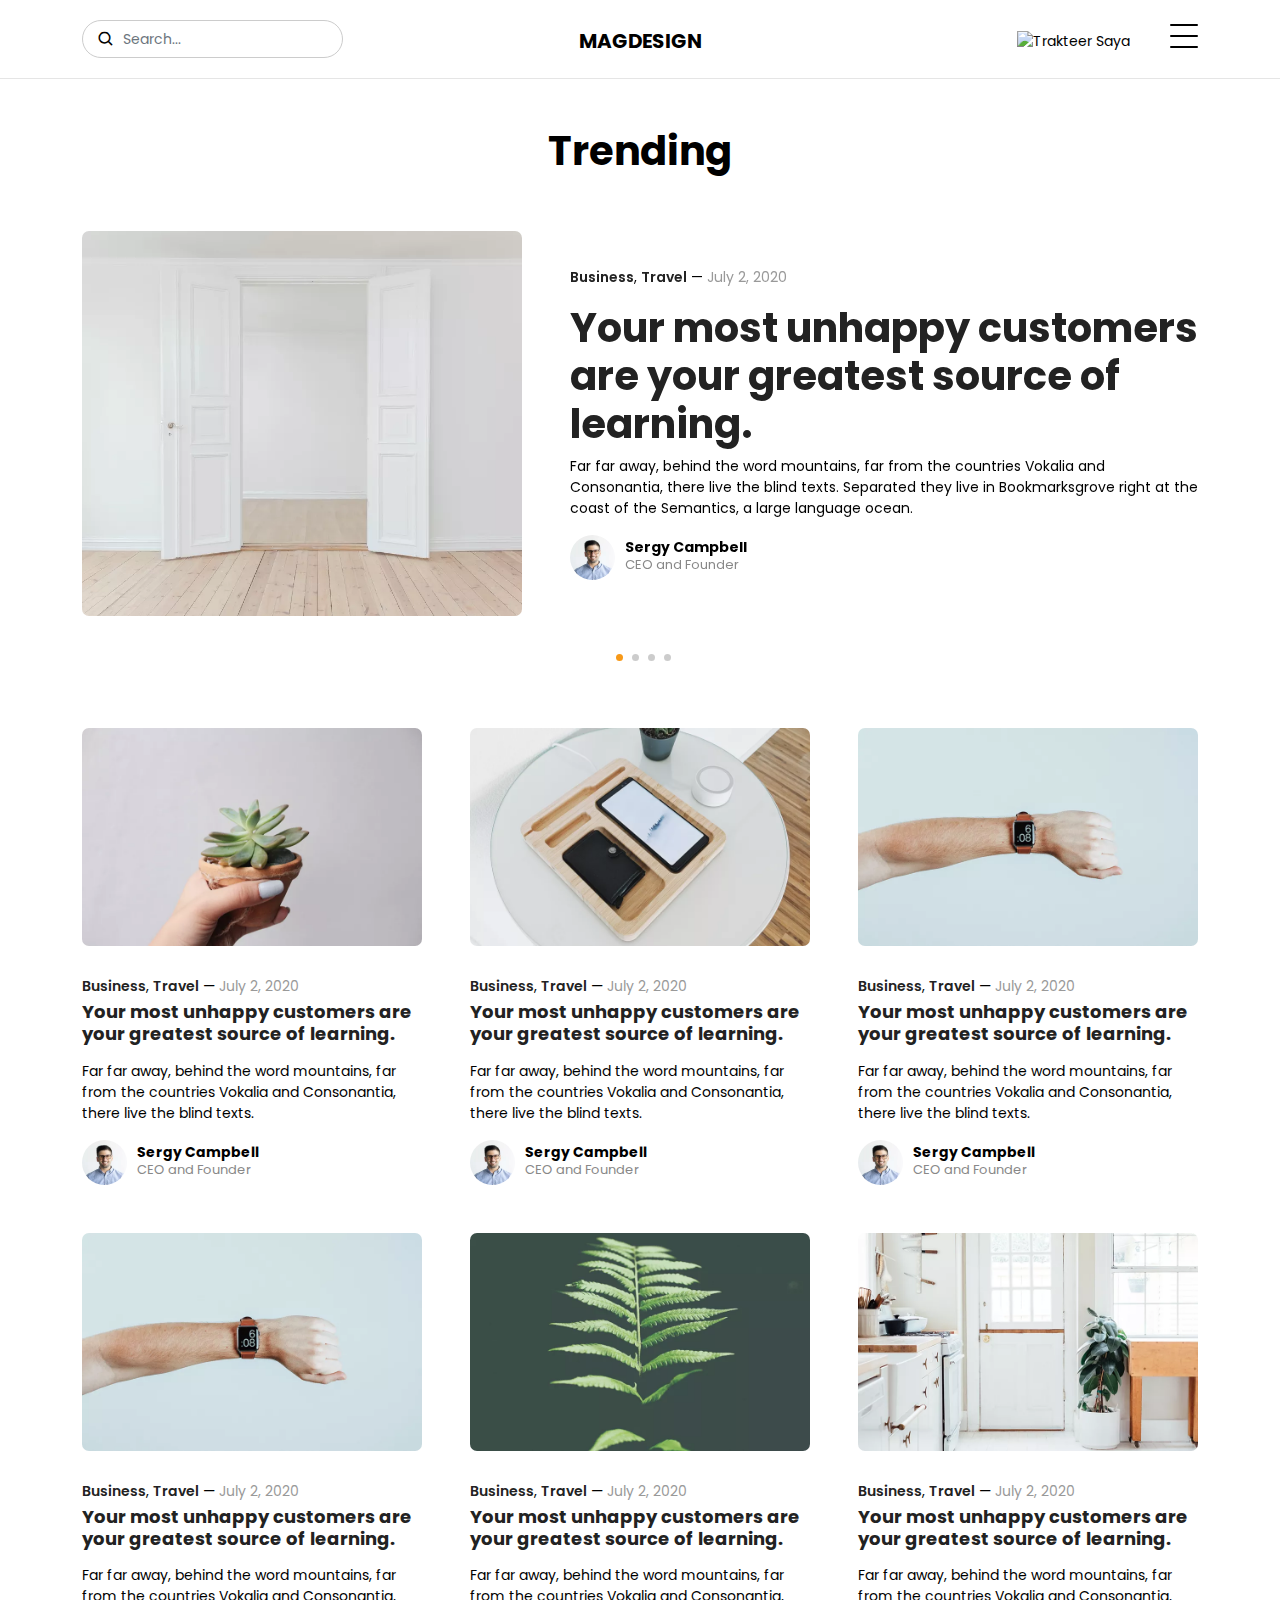
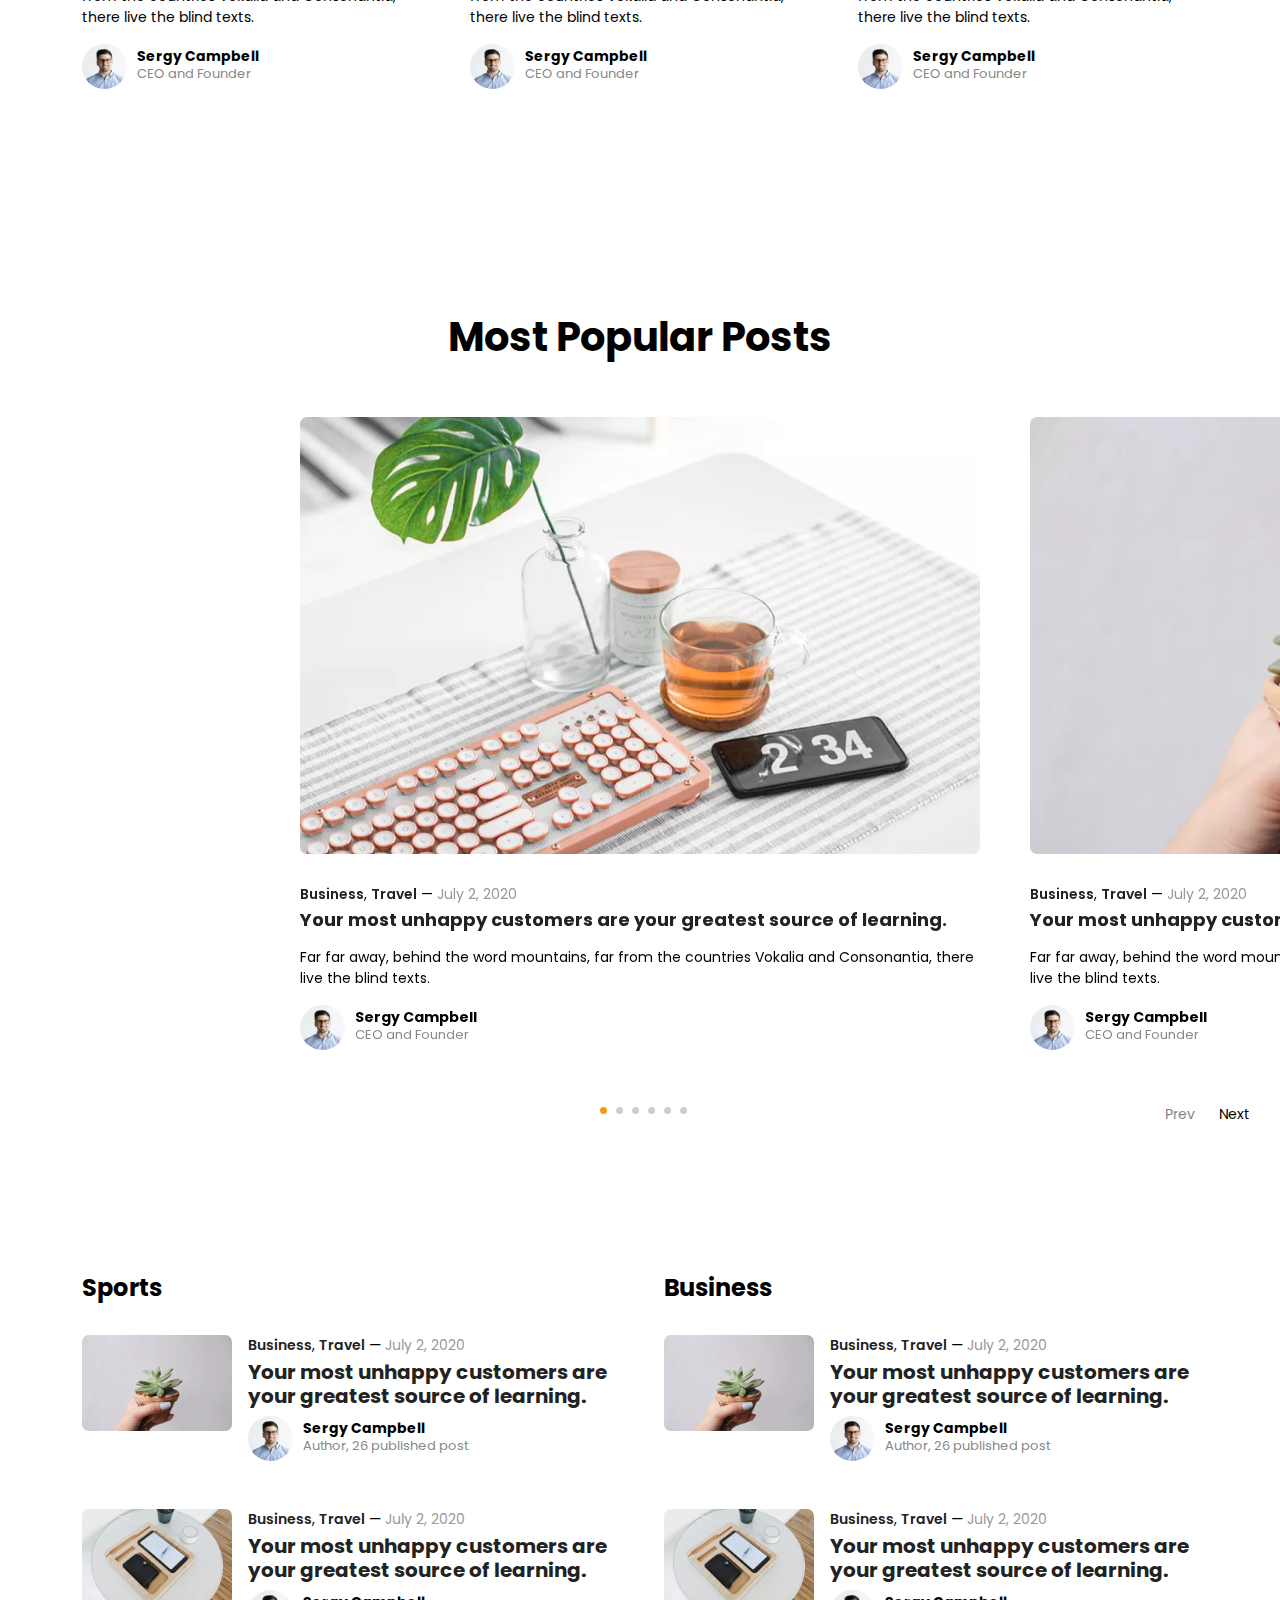
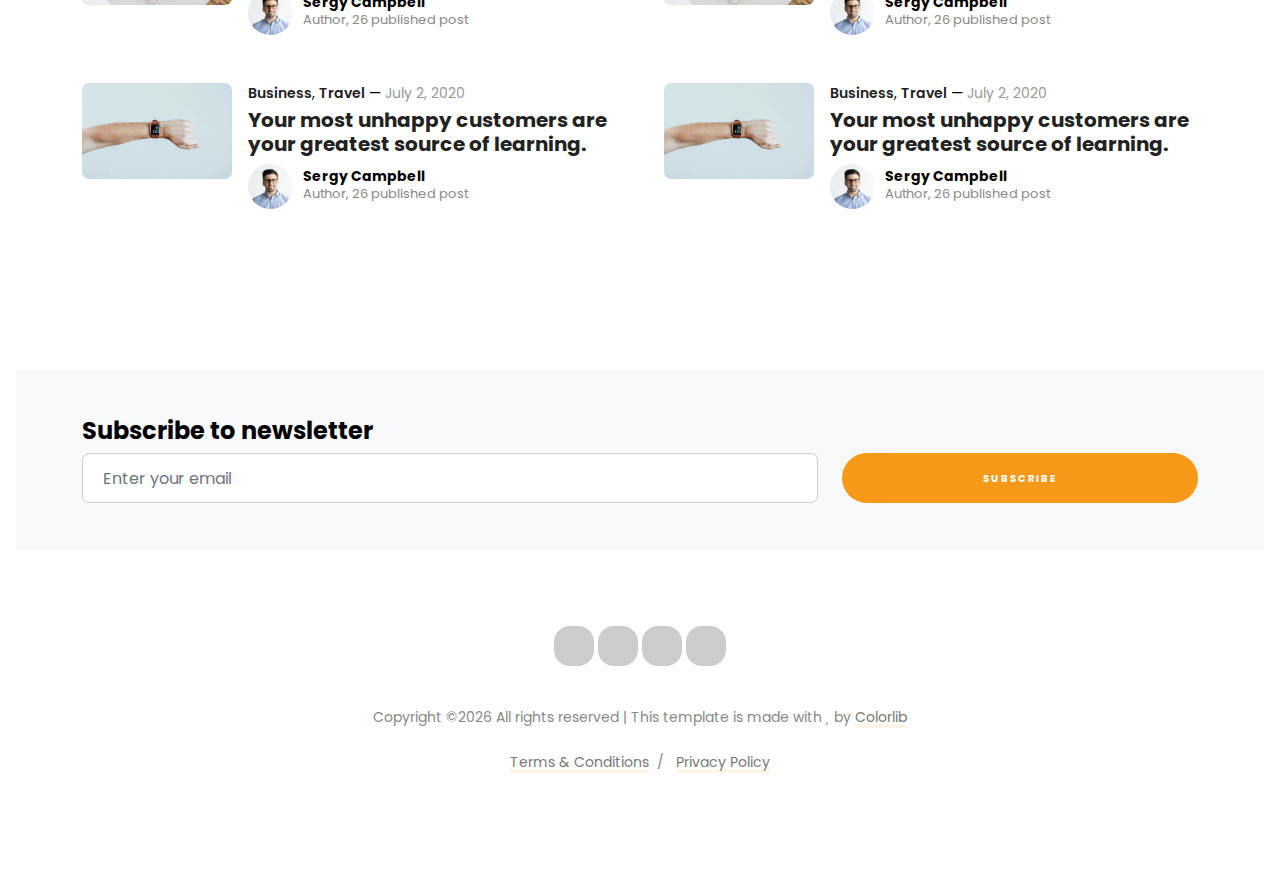
==== commit f48099ca: "Update index.html" ====
--- a/index.html
+++ b/index.html
@@ -17,7 +17,7 @@
 <link rel="stylesheet" href="css/styles.css">
 <title>MagDesign &mdash; Free Bootstrap 5 Website Template by Colorlib</title>
 </head>
-<body>
+<body class="">
 <div class="site-mobile-menu site-navbar-target">
 <div class="site-mobile-menu-header">
 <div class="site-mobile-menu-close">
@@ -44,7 +44,7 @@
 <ul class="list-unstyled social me-auto">
 <li><a href="#"><span class="icon-twitter"></span></a></li>
 <li><a href="#"><span class="icon-facebook"></span></a></li>
-<li><a href="https://trakteer.id/mmirzafahlefi" target="_blank"><img id="wse-buttons-preview" src="https://cdn.trakteer.id/images/embed/trbtn-red-7.png" height="40" style="border:0px;height:40px;" alt="Trakteer Saya"></a></li>
+<li><a href="https://trakteer.id/mmirzafahlefi" target="_blank"><img id="wse-buttons-preview" src="https://cdn.trakteer.id/images/embed/trbtn-red-7.png" height="23" style="border:0px;height:23px;" alt="Trakteer Saya"></a></li>
 </ul>
 <a href="#" class="burger ms-auto float-end site-menu-toggle js-menu-toggle d-inline-block" data-toggle="collapse" data-target="#main-navbar">
 <span></span>
@@ -75,11 +75,11 @@
 <li><a href="#">Food</a></li>
 <li><a href="#">Technology</a></li>
 <li><a href="#">Business</a></li>
-<li>
-<a href="#">Mode</a>
+<li style="display:flex;justify-content: space-between;">
+<a href="#" id="theme">Mode</a>
 <div class="toggle-switch">
   <label class="switch-label">
-    <input type="checkbox" class="checkbox">
+    <input type="checkbox" class="checkbox" id="mode">
     <span class="slider"></span>
   </label>
 </div>
@@ -769,12 +769,38 @@
 
 <script async src="https://www.googletagmanager.com/gtag/js?id=UA-23581568-13"></script>
 <script>
-			window.dataLayer = window.dataLayer || [];
-			function gtag(){dataLayer.push(arguments);}
-			gtag('js', new Date());
-
-			gtag('config', 'UA-23581568-13');
-		</script>
+window.dataLayer = window.dataLayer || [];
+function gtag(){dataLayer.push(arguments);}
+gtag('js', new Date());
+
+gtag('config', 'UA-23581568-13');
+	
+const modeBtn = document.getElementById('mode');
+modeBtn.onchange = (e) => {
+  if (modeBtn.checked === true) {
+    document.documentElement.classList.remove("light")
+    document.documentElement.classList.add("dark")
+    window.localStorage.setItem('mode', 'dark');
+  } else {
+    document.documentElement.classList.remove("dark")
+    document.documentElement.classList.add("light")
+    window.localStorage.setItem('mode', 'light');
+  }
+}
+
+const mode = window.localStorage.getItem('mode');
+if (mode == 'dark') {
+  modeBtn.checked = true;
+  document.documentElement.classList.remove("light")
+  document.documentElement.classList.add("dark")
+}
+
+if (mode == 'light') {
+  modeBtn.checked = false;
+  document.documentElement.classList.remove("dark")
+  document.documentElement.classList.add("light")
+}
+</script>
 <script defer src="https://static.cloudflareinsights.com/beacon.min.js/v52afc6f149f6479b8c77fa569edb01181681764108816" integrity="sha512-jGCTpDpBAYDGNYR5ztKt4BQPGef1P0giN6ZGVUi835kFF88FOmmn8jBQWNgrNd8g/Yu421NdgWhwQoaOPFflDw==" data-cf-beacon='{"rayId":"7c48b489384e44b2","token":"cd0b4b3a733644fc843ef0b185f98241","version":"2023.4.0","si":100}' crossorigin="anonymous"></script>
 </body>
 </html>
--- a/css/styles.css
+++ b/css/styles.css
@@ -1,3 +1,20 @@
+:root,
+:root.light {
+	--color-bg: #ffffff;
+	--color-fg: #000000;
+	--card-bg-color: #fafafa;
+}
+:root.dark {
+	--color-bg: #121212;
+	--color-fg: #ffffff;
+	--card-bg-color: #607d8b;
+}
+
+body {
+	background-color: var(--color-bg);
+	color: var(--color-fg);
+}
+
 .toggle-switch {
   position: relative;
   width: 70px;
